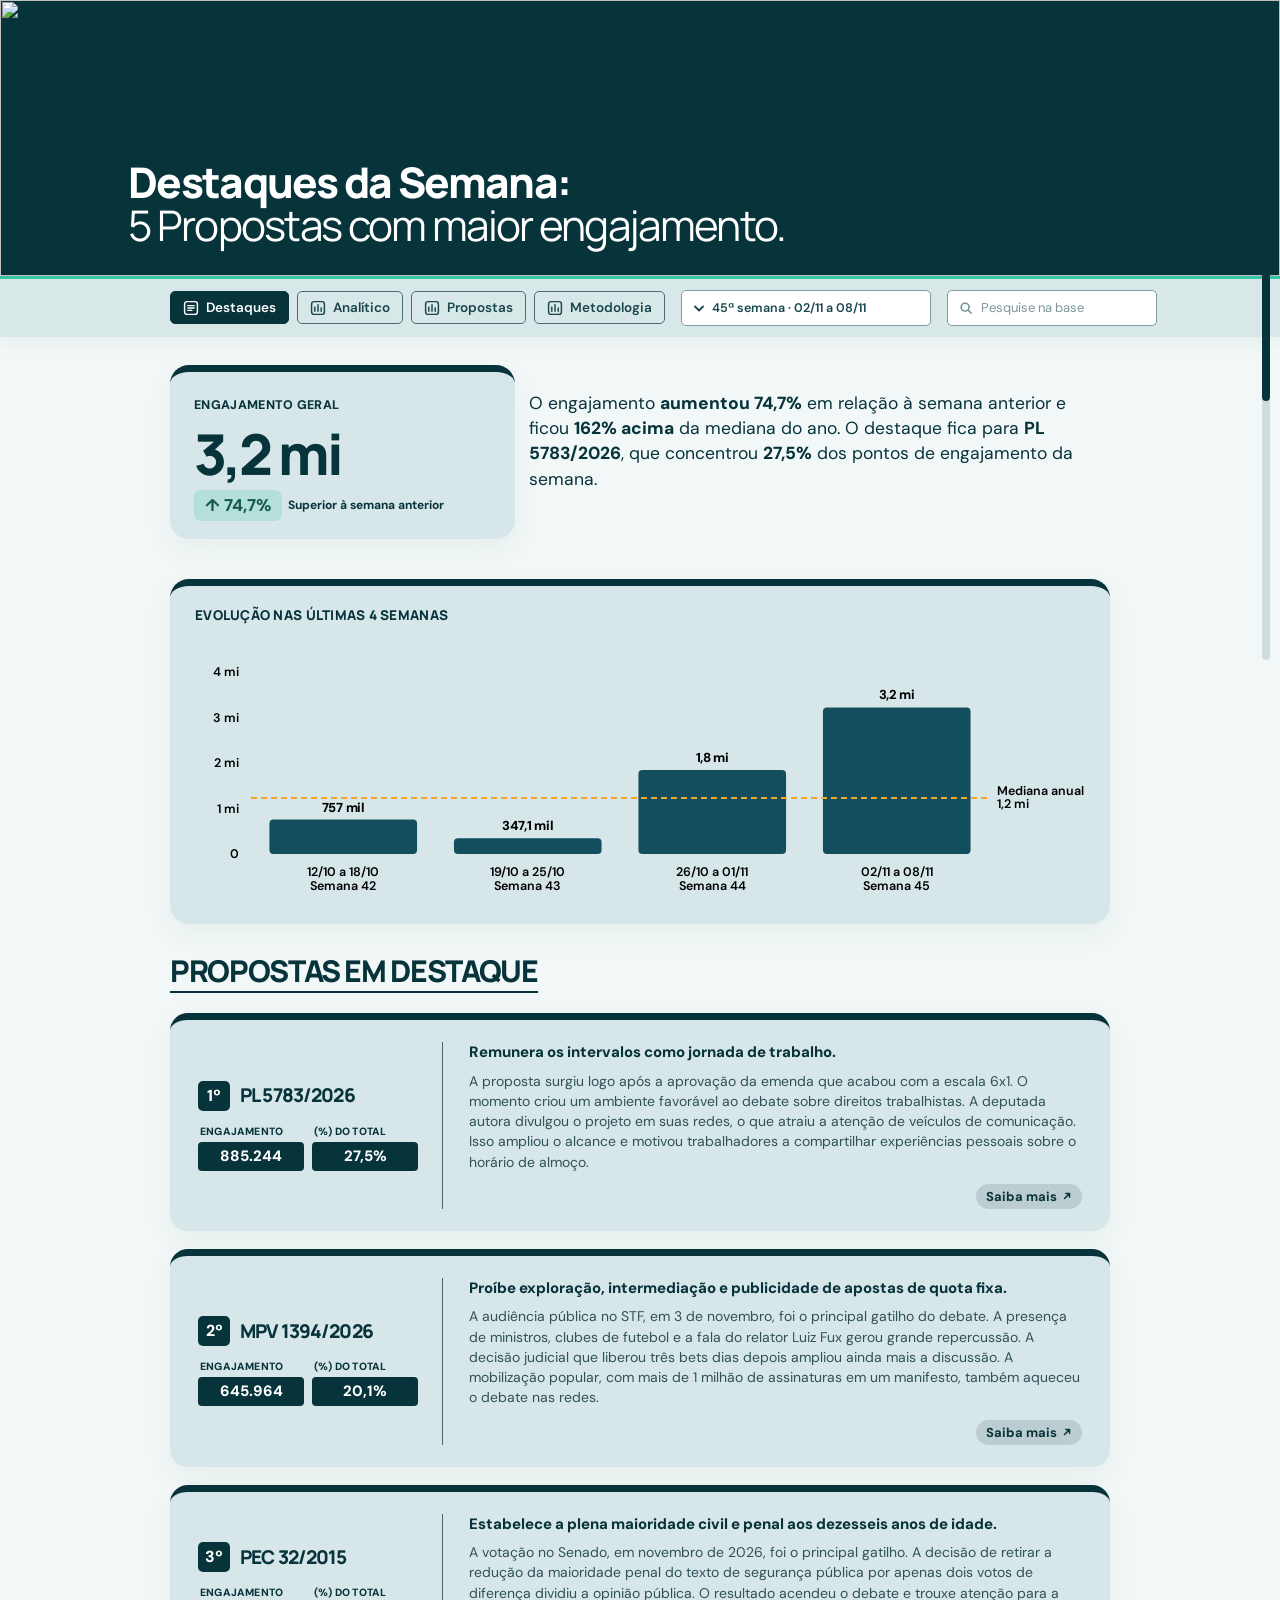
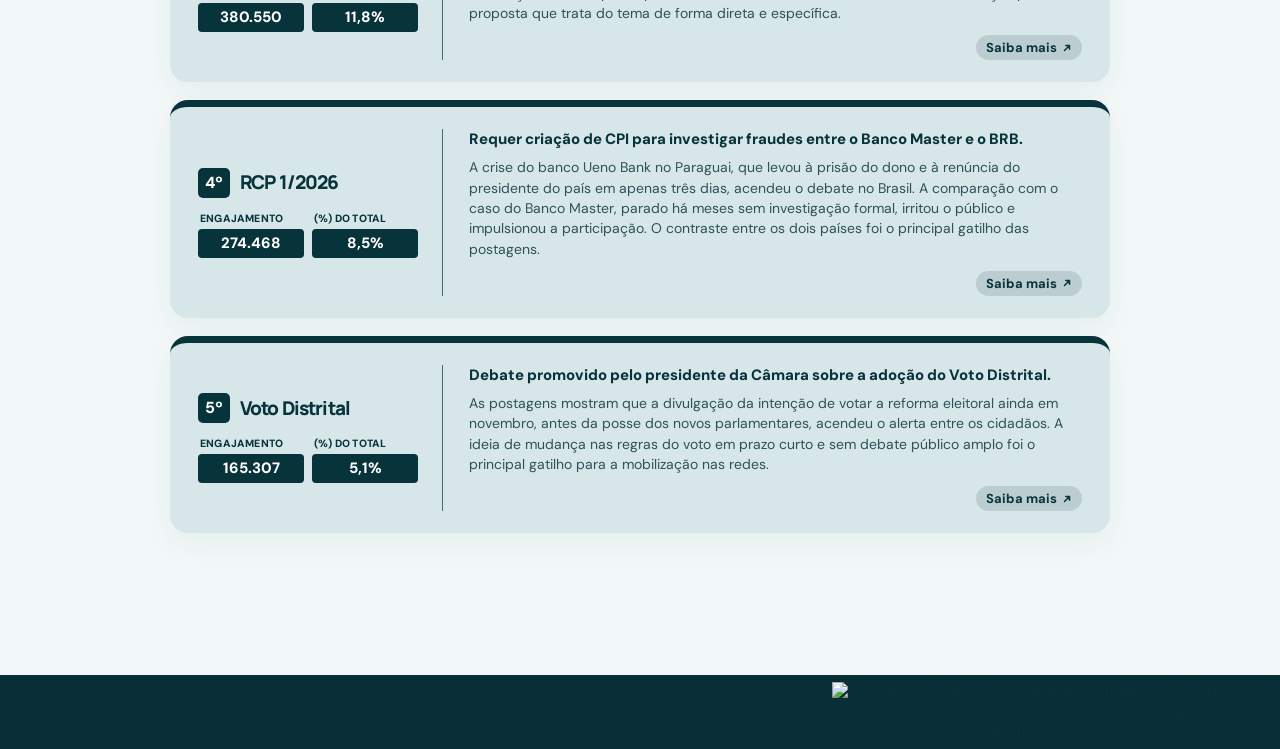
==== docs/index.html @ 08be9394 "feat: Atualização visual" ====
<!doctype html>
<html lang="pt-BR">
<head>
  <meta charset="utf-8">
  <meta name="viewport" content="width=device-width, initial-scale=1">
  <meta name="theme-color" content="#07333a">
  <meta name="description" content="Relatório semanal Câmara nas Redes: repercussão das propostas legislativas nas redes sociais abertas.">
  <title>Câmara nas Redes — Relatório semanal</title>
  
  <link rel="preconnect" href="https://fonts.googleapis.com">
  <link rel="preconnect" href="https://fonts.gstatic.com" crossorigin>
  <link href="https://fonts.googleapis.com/css2?family=DM+Sans:wght@400;500;600;700&family=Manrope:wght@400;500;600;700;800&display=swap" rel="stylesheet">
  
    <link rel="stylesheet" href="assets/css/style.css">

</head>
<body class="page-cover">
  <header class="cover" id="inicio" aria-label="Câmara nas Redes, destaques da semana">
    <img class="cover-art" src="assets/img/capa.svg" alt="" aria-hidden="true">
    <div class="cover-content">
      <h1><strong>Destaques da Semana:</strong><br><span class="cover-sub">5 Propostas com maior engajamento.</span></h1>
    </div>
  </header>

  <nav class="main-nav" aria-label="Navegação do relatório">
    <div class="nav-inner">
      <div class="nav-links">
        <a class="nav-link active" href="#destaques" data-section="destaques">
          <svg class="nav-icon" viewBox="0 0 20 20" aria-hidden="true"><rect x="2" y="2" width="16" height="16" rx="3"/><path d="M6 7h8M6 10h8M6 13h5"/></svg>Destaques
        </a>
        <a class="nav-link" href="#analitico" data-section="analitico">
          <svg class="nav-icon" viewBox="0 0 20 20" aria-hidden="true"><rect x="2" y="2" width="16" height="16" rx="3"/><path d="M6 14V9M10 14V6M14 14v-4"/></svg>Analítico
        </a>
        <a class="nav-link" href="#propostas" data-section="propostas">
          <svg class="nav-icon" viewBox="0 0 20 20" aria-hidden="true"><rect x="2" y="2" width="16" height="16" rx="3"/><path d="M6 14V9M10 14V6M14 14v-4"/></svg>Propostas
        </a>
        <a class="nav-link" href="#metodologia" data-section="metodologia">
          <svg class="nav-icon" viewBox="0 0 20 20" aria-hidden="true"><rect x="2" y="2" width="16" height="16" rx="3"/><path d="M6 14V9M10 14V6M14 14v-4"/></svg>Metodologia
        </a>
      </div>

    <div class="periodo-filtro" id="filtro-semana">
      <button type="button" class="periodo-btn" id="btn-semana-atual" aria-haspopup="listbox" aria-expanded="false" aria-controls="lista-semanas">
        <svg class="periodo-seta" viewBox="0 0 12 12" aria-hidden="true"><path d="M2 4.5 6 8.5 10 4.5"/></svg>
        <span class="periodo-btn-texto">
          <span id="texto-semana-ativa">Selecione a Semana</span>
        </span>
      </button>
      <div class="periodo-painel" id="painel-semana">
        <label class="periodo-busca">
          <svg viewBox="0 0 16 16" aria-hidden="true"><circle cx="7" cy="7" r="4.5"/><path d="m10.5 10.5 3.5 3.5"/></svg>
          <input id="busca-semana" type="search" placeholder="Pesquisar semana ou mês" autocomplete="off" aria-label="Pesquisar semana ou mês" aria-controls="lista-semanas">
        </label>
        <ul class="periodo-lista" id="lista-semanas" role="listbox" aria-label="Semanas monitoradas"></ul>
        <div class="periodo-rodape">
          <span id="contagem-semanas"></span>
          <button type="button" id="limpar-semana">Ir para a mais recente</button>
        </div>
      </div>
    </div>

      <div class="proposta-busca-wrapper" id="proposta-busca-wrapper">
        <label class="proposta-busca-box" for="busca-proposta-global">
          <svg class="proposta-busca-icon" viewBox="0 0 16 16" aria-hidden="true">
            <circle cx="7" cy="7" r="4.5"/>
            <path d="m10.5 10.5 3.5 3.5"/>
          </svg>
          <input id="busca-proposta-global" type="search" placeholder="Pesquise na base" autocomplete="off" aria-label="Pesquise uma proposta ou semana">
          <button type="button" class="proposta-busca-clear" id="limpar-busca-proposta" aria-label="Limpar pesquisa">&times;</button>
        </label>
        <ul class="proposta-sugestoes" id="lista-sugestoes-proposta" role="listbox" aria-label="Sugestões de propostas"></ul>
      </div>
    </div>
  </nav>

  <main>

    <section class="section overview active" id="destaques">
      
      <!-- 1. Cartões de KPI no topo -->
      <div class="hero-row">
        <div class="kpi-grid" id="kpi-grid"></div>
        <p class="week-summary" id="cover-summary" aria-live="polite">Carregando síntese da semana...</p>
      </div>

      <!-- 2. Gráfico de Evolução (Colunas) no meio -->
      <article class="panel trend-panel">
        <div class="panel-heading">
          <h2 class="panel-title-sm">EVOLUÇÃO NAS ÚLTIMAS 4 SEMANAS</h2>
        </div>
        <div id="trend-chart" class="chart chart-trend" aria-label="Gráfico de evolução semanal"></div>
      </article>

      <!-- 3. Propostas em destaque no final -->
      <div class="section-heading-lined">
        <h2>PROPOSTAS EM DESTAQUE</h2>
      </div>
      <div id="highlight-cards" class="proposal-list"></div>
      
    </section>

    <section class="section analytics" id="analitico">
      <div class="section-heading"><div><p class="eyebrow">LEITURA DOS DADOS</p><h2>Analítico</h2></div>
        <label class="annual-toggle" for="toggle-total-anual">
          <span class="annual-toggle-text">Total Anual</span>
          <input type="checkbox" id="toggle-total-anual" role="switch" aria-checked="false">
          <span class="annual-toggle-track" aria-hidden="true"><span class="annual-toggle-thumb"></span></span>
        </label>
      </div>
      <div class="kpi-grid kpi-grid-compact" id="analytic-kpis"></div>
      <div class="analytics-duo">
        <article class="panel"><div class="panel-heading"><div><p class="eyebrow">DISTRIBUIÇÃO</p><h3>Engajamento por canal</h3></div></div><div id="channel-chart" class="chart chart-bars"></div></article>
        <article class="panel"><div class="panel-heading"><div><p class="eyebrow">CONCENTRAÇÃO · TOP 5</p><h3>Engajamento por proposta</h3></div></div><div id="share-chart" class="chart chart-share"></div></article>
      </div>
      <article class="panel topics-panel"><div class="panel-heading"><div><p class="eyebrow">ASSUNTOS EM PAUTA</p><h3>Engajamento por categoria</h3></div><span class="panel-note">Pontos de engajamento</span></div><div id="topic-chart" class="chart chart-bars topic-bars"></div></article>
      <article class="panel annual-panel"><div class="panel-heading"><div><p class="eyebrow">VISÃO DO ANO</p><h3>Evolução anual do engajamento</h3></div><span class="panel-note" id="annual-year"></span></div><div id="annual-chart" class="chart chart-annual" aria-label="Gráfico de linhas da evolução anual do engajamento"></div></article>
      <div class="section-heading-lined heading-rule analytic-cards-head" id="analytic-cards-head"><h2>PROPOSTAS DA SEMANA SELECIONADA</h2><span class="analytic-cards-week" id="analytic-cards-week"></span></div>
      <nav class="analytic-subnav" aria-label="Propostas da semana selecionada"><div id="analytic-cards" class="proposal-tabs"></div></nav>
    </section>

    <section class="section proposals-section" id="propostas">
      <div class="section-heading-lined heading-rule"><h2>PROPOSTAS EM DESTAQUE</h2></div>
      <nav class="proposal-subnav" aria-label="Submenu de propostas"><div id="proposal-tabs" class="proposal-tabs" role="tablist" aria-label="Selecionar uma proposta"></div></nav>
      <div id="proposal-detail" class="proposal-detail"></div>
    </section>

    <section class="section methodology" id="metodologia">
      <div class="section-heading"><div><p class="eyebrow">COMO LER OS RESULTADOS</p><h2>Metodologia</h2></div><p class="section-subtitle">Critérios, indicadores e limites do monitoramento</p></div>
      <div class="method-tabs" role="tablist" aria-label="Seções da metodologia">
        <button class="method-tab active" data-method="gerais">Informações gerais</button><button class="method-tab" data-method="calculos">Cálculos e definições</button><button class="method-tab" data-method="analise">Análise qualitativa</button>
      </div>
      <div id="method-content" class="method-content"></div>
      <aside class="method-caveat"><span class="caveat-icon">i</span><p>Os resultados refletem publicações abertas captadas pela plataforma no período. Eles indicam tendências desse universo monitorado e não representam estatisticamente a opinião da sociedade brasileira.</p></aside>
    </section>
  </main>
  
  <footer class="site-footer" aria-label="Coordenação de Relacionamento, Inteligência e Participação; Diretoria Executiva de Comunicação e Mídias Digitais; 200 anos da Câmara dos Deputados">
    <img class="footer-art" src="assets/img/rodape-camara.png" alt="Coordenação de Relacionamento, Inteligência e Participação · Diretoria Executiva de Comunicação e Mídias Digitais · 200 anos da Câmara dos Deputados">
  </footer>
  <div class="toast" id="toast" role="status" aria-live="polite"></div>

<script src="assets/js/app.js" defer></script>
</body>
</html>
---- docs/assets/css/style.css ----
/* Esconde o 'x' nativo do input type="search" no Chrome/Safari */
.proposta-busca-box input::-webkit-search-cancel-button,
.proposta-busca-box input::-webkit-search-decoration,
.proposta-busca-box input::-webkit-search-clear-button {
  -webkit-appearance: none;
  appearance: none;
  display: none;
}

/* ==========================================================================
   Barra de navegação + Filtro de Proposta + Filtro global de Semana (Power BI)
   ========================================================================== */

.main-nav .nav-inner {
  display: flex;
  align-items: center;
  justify-content: space-between;
  gap: 16px;
  width: min(100%, 1000px);
  max-width: 1000px;
  margin: 0 auto;
  min-height: 58px;
  padding: 8px 30px;
}

.nav-links {
  display: flex;
  align-items: center;
  justify-content: flex-start;
  gap: 10px;
  flex-wrap: nowrap;
}

.nav-links .nav-link {
  flex: none;
}

/* ==========================================================================
   Filtro de Pesquisa Textual ("Selecione a Proposta") na barra de navegação
   ========================================================================== */
.proposta-busca-wrapper {
  position: relative;
  width: min(100%, 245px);
  flex: none;
}

.proposta-busca-box {
  display: flex;
  align-items: center;
  gap: 8px;
  width: 100%;
  height: 36px;
  padding: 0 11px;
  background: #fff;
  border: 1px solid #809ca0;
  border-radius: 5px;
  transition: border-color 0.15s, box-shadow 0.15s;
}

.proposta-busca-box:focus-within {
  border-color: var(--ink);
  box-shadow: 0 0 0 3px rgba(54, 199, 166, 0.25);
}

.proposta-busca-icon {
  flex: none;
  width: 14px;
  height: 14px;
  fill: none;
  stroke: #759096;
  stroke-width: 1.8;
  stroke-linecap: round;
}

.proposta-busca-box input {
  width: 100%;
  min-width: 0;
  border: 0;
  outline: 0;
  background: transparent;
  padding: 6px 0;
  font-size: 13px;
  color: var(--ink);
}

.proposta-busca-box input::placeholder {
  color: #7d969b;
}

.proposta-busca-clear {
  display: none;
  border: 0;
  background: transparent;
  color: #759096;
  font-size: 16px;
  line-height: 1;
  padding: 2px 4px;
  cursor: pointer;
}

.proposta-busca-clear.visivel {
  display: inline-block;
}

.proposta-busca-clear:hover {
  color: var(--ink);
}

.proposta-sugestoes {
  display: none;
  position: absolute;
  top: calc(100% + 6px);
  right: 0;
  width: min(360px, calc(100vw - 32px));
  max-height: 340px;
  overflow-y: auto;
  margin: 0;
  padding: 6px;
  list-style: none;
  background: #fff;
  border: 1px solid var(--line);
  border-radius: 9px;
  box-shadow: 0 14px 34px rgba(7, 51, 58, 0.18);
  z-index: 60;
}

.proposta-busca-wrapper.aberto .proposta-sugestoes {
  display: block;
}

.proposta-sugestao-item {
  display: flex;
  align-items: flex-start;
  justify-content: space-between;
  gap: 10px;
  padding: 10px;
  border-radius: 6px;
  cursor: pointer;
  transition: background 0.12s;
}

.proposta-sugestao-item:hover,
.proposta-sugestao-item.ativo {
  background: #e8f1f2;
}

.proposta-sugestao-info {
  display: flex;
  flex-direction: column;
  gap: 3px;
  min-width: 0;
}

.proposta-sugestao-info b {
  font-size: 12.5px;
  color: var(--ink);
}

.proposta-sugestao-info small {
  font-size: 11px;
  color: #648187;
  display: -webkit-box;
  -webkit-line-clamp: 2;
  -webkit-box-orient: vertical;
  overflow: hidden;
}

.proposta-sugestao-info .week-badge {
  color: #175850;
  background: #bfe5dc;
  padding: 2px 6px;
  border-radius: 4px;
  display: inline-block;
  width: fit-content;
  margin-top: 4px;
  font-weight: 800;
  font-size: 9px;
  text-transform: uppercase;
  letter-spacing: 0.04em;
}

.proposta-sugestao-vazio {
  padding: 14px 8px;
  text-align: center;
  color: #668186;
  font-size: 12px;
}

/* ==========================================================================
   Filtro Global de Semana ("Power BI")
   ========================================================================== */
.top-filter-bar {
  display: flex;
  align-items: center;
  justify-content: flex-start;
  margin: 0 0 22px;
}

.periodo-filtro {
  position: relative;
  width: min(100%, 280px);
}

.periodo-btn {
  width: 100%;
  min-height: 36px;
  display: flex;
  align-items: center;
  justify-content: flex-start;
  gap: 9px;
  padding: 7px 13px;
  background: #fff;
  border: 1px solid #809ca0;
  border-radius: 4px;
  color: var(--ink);
  text-align: left;
  cursor: pointer;
  transition: border-color 0.15s, box-shadow 0.15s;
}

.periodo-btn:hover:not(:disabled) {
  border-color: var(--ink);
}

.periodo-btn:focus-visible {
  outline: 2px solid var(--mint);
  outline-offset: 2px;
}

.periodo-btn:disabled {
  cursor: default;
}

.periodo-filtro.aberto .periodo-btn {
  border-color: var(--ink);
  box-shadow: 0 0 0 3px rgba(54, 199, 166, 0.25);
}

.periodo-seta {
  flex: none;
  width: 13px;
  height: 13px;
  fill: none;
  stroke: #5b787d;
  stroke-width: 1.8;
  stroke-linecap: round;
  stroke-linejoin: round;
  transition: transform 0.18s;
}

.periodo-filtro.aberto .periodo-seta {
  transform: rotate(180deg);
}

.periodo-btn:disabled .periodo-seta {
  display: none;
}

.periodo-btn-texto {
  display: flex;
  flex-direction: column;
  min-width: 0;
  flex: 1;
}

#texto-semana-ativa {
  font-size: 13px;
  font-weight: 500;
  color: #4c6a6f;
  white-space: nowrap;
  overflow: hidden;
  text-overflow: ellipsis;
}

.periodo-painel {
  display: none;
  position: absolute;
  top: calc(100% + 6px);
  left: 0;
  width: min(380px, calc(100vw - 32px));
  background: #fff;
  border: 1px solid var(--line);
  border-radius: 10px;
  box-shadow: 0 14px 36px rgba(7, 51, 58, 0.18);
  z-index: 50;
  overflow: hidden;
}

.periodo-filtro.aberto .periodo-painel {
  display: block;
}

.periodo-busca {
  display: flex;
  align-items: center;
  gap: 8px;
  margin: 10px 10px 6px;
  padding: 0 10px;
  border: 1px solid var(--line);
  border-radius: 6px;
  background: var(--paper);
}

.periodo-busca[hidden] {
  display: none;
}

.periodo-busca:focus-within {
  border-color: var(--ink);
}

.periodo-busca svg {
  flex: none;
  width: 14px;
  height: 14px;
  fill: none;
  stroke: #759096;
  stroke-width: 1.8;
  stroke-linecap: round;
}

.periodo-busca input {
  width: 100%;
  min-width: 0;
  border: 0;
  outline: 0;
  background: transparent;
  padding: 8px 0;
  font-size: 12px;
}

.periodo-lista {
  position: relative;
  max-height: 264px;
  overflow-y: auto;
  margin: 0;
  padding: 4px 6px;
  list-style: none;
  outline: 0;
  overscroll-behavior: contain;
}

.periodo-item {
  display: flex;
  align-items: center;
  gap: 10px;
  padding: 8px;
  border-radius: 6px;
  cursor: pointer;
}

.periodo-item.ativo {
  background: #e8f1f2;
}

.periodo-item.selecionado {
  background: var(--pale);
}

.periodo-check {
  position: relative;
  flex: none;
  width: 16px;
  height: 16px;
  border: 1.5px solid #7f9ca0;
  border-radius: 3px;
  background: #fff;
}

.periodo-item.selecionado .periodo-check {
  background: var(--ink);
  border-color: var(--ink);
}

.periodo-item.selecionado .periodo-check:after {
  content: "";
  position: absolute;
  left: 4.5px;
  top: 1.5px;
  width: 4px;
  height: 8px;
  border: solid #fff;
  border-width: 0 2px 2px 0;
  transform: rotate(45deg);
}

.periodo-item-texto {
  display: flex;
  flex: 1;
  flex-direction: column;
  gap: 1px;
  min-width: 0;
}

.periodo-item-texto b {
  font-size: 12.5px;
  font-weight: 700;
  color: var(--ink);
}

.periodo-item-texto small {
  font-size: 11px;
  color: #6b878c;
  white-space: nowrap;
  overflow: hidden;
  text-overflow: ellipsis;
}

.periodo-tag {
  flex: none;
  padding: 2px 7px;
  border-radius: 9px;
  background: #bfe5dc;
  color: #175850;
  font-size: 9px;
  font-weight: 800;
  letter-spacing: 0.04em;
}

.periodo-vazio {
  padding: 18px 8px;
  text-align: center;
  color: #668186;
  font-size: 12px;
}

.periodo-rodape {
  display: flex;
  align-items: center;
  justify-content: space-between;
  gap: 10px;
  padding: 8px 12px;
  border-top: 1px solid #dfe9ea;
  background: var(--paper);
  font-size: 11px;
  color: #6b878c;
}

.periodo-rodape button {
  border: 0;
  background: none;
  padding: 4px 0;
  color: var(--ink-2);
  font: inherit;
  font-weight: 700;
  text-decoration: underline;
  cursor: pointer;
}

.periodo-rodape button:disabled {
  opacity: 0.4;
  cursor: default;
  text-decoration: none;
}

.periodo-lista::-webkit-scrollbar {
  width: 6px;
}
.periodo-lista::-webkit-scrollbar-track {
  background: #f1f8f8;
  border-radius: 4px;
}
.periodo-lista::-webkit-scrollbar-thumb {
  background: #a4bfc3;
  border-radius: 4px;
}
.periodo-lista::-webkit-scrollbar-thumb:hover {
  background: var(--ink);
}

/* ==========================================================================
   Cartões de "Propostas em Destaque"
   ========================================================================== */
.section-heading-lined {
  margin: 0 0 20px;
}

.section-heading-lined h2 {
  display: inline-block;
  font-size: 20px;
  font-weight: 800;
  letter-spacing: -0.02em;
  text-transform: uppercase;
  padding-bottom: 4px;
  border-bottom: 2px solid var(--ink);
}

.proposal-list {
  display: flex;
  flex-direction: column;
  gap: 18px;
  margin-bottom: 38px;
}

.proposal-card {
  position: relative;
  display: grid;
  grid-template-columns: 245px 1fr;
  align-items: stretch;
  padding: 22px 28px;
  border-radius: 18px;
  background: var(--pale);
  border-top: 7px solid var(--ink);
  box-shadow: var(--shadow);
  transition: transform 0.18s, box-shadow 0.18s;
  cursor: pointer;
}

.proposal-card:hover {
  transform: translateY(-2px);
  box-shadow: 0 14px 30px rgba(7, 51, 58, 0.11);
}

.proposal-card-left {
  display: flex;
  flex-direction: column;
  justify-content: center;
  padding-right: 24px;
  border-right: 1.5px solid #48696f;
}

.proposal-title-row {
  display: flex;
  align-items: center;
  gap: 10px;
  margin-bottom: 14px;
}

.rank-badge {
  display: inline-flex;
  align-items: center;
  justify-content: center;
  min-width: 32px;
  height: 30px;
  padding: 0 6px;
  background: var(--ink);
  border-radius: 5px;
  color: #fff;
  font-size: 16px;
  font-weight: 800;
  line-height: 1;
}

.proposal-card h3 {
  font-size: 22px;
  font-weight: 800;
  letter-spacing: -0.04em;
  white-space: nowrap;
  margin: 0;
}

.card-metrics {
  display: grid;
  grid-template-columns: 1fr 1fr;
  gap: 8px;
}

.metric-mini label {
  display: block;
  margin: 0 0 4px 2px;
  font-size: 8.5px;
  font-weight: 800;
  letter-spacing: 0.02em;
  color: var(--ink);
}

.metric-mini b {
  display: flex;
  align-items: center;
  justify-content: center;
  border-radius: 4px;
  background: var(--ink);
  color: #fff;
  padding: 7px 8px;
  font-size: 14px;
  font-weight: 800;
  line-height: 1;
}

.proposal-card-right {
  display: flex;
  flex-direction: column;
  justify-content: center;
  padding-left: 26px;
  min-width: 0;
}

.proposal-summary {
  font-size: 13.5px;
  line-height: 1.35;
  font-weight: 800;
  color: var(--ink);
  margin: 0 0 8px;
}

.proposal-card .card-copy {
  margin: 0;
  font-size: 12.5px;
  line-height: 1.45;
  color: #2f5258;
  text-align: left;
}

/* ==========================================================================
   Ajuste do Gráfico na aba Analítico
   ========================================================================== */
.chart-bars {
  min-height: 235px;
  padding-top: 8px;
  width: 100%;
}

.chart-bars svg {
  width: 100%;
  height: auto;
  display: block;
  margin: 0 auto;
}

.trend-point { 
  outline: none !important; 
  cursor: default;
}
.trend-point .bar-trend { 
  cursor: pointer; 
  transition: opacity 0.2s ease, fill 0.2s ease;
}
.trend-point:hover .bar-trend,
.trend-point.selected .bar-trend {
  opacity: 0.85;
}
.trend-point:focus { outline: none !important; }
.trend-point:focus-visible .bar-trend { outline: 2px solid #134e5e; }

/* ==========================================================================
   Rodapé - Imagem Diminuída
   ========================================================================== */
.site-footer {
  display: flex;
  justify-content: flex-end;
  align-items: center;
  width: 100%;
  min-height: 4.3vw;
  margin: 0;
  padding: 12px 0;
  background: #092e36;
}

.footer-art {
  display: block;
  width: min(35vw, 600px);
  max-width: 100%;
  height: auto;
  margin-left: auto;
  object-fit: contain;
}

/* Oculta barras de rolagem nativas não essenciais mas preserva a funcionalidade */
::-webkit-scrollbar {
  display: none;
}

/* Responsividade geral */
@media (max-width: 850px) {
  .main-nav .nav-inner {
    flex-direction: column;
    align-items: stretch;
    gap: 10px;
    padding: 10px 16px;
  }

  .nav-links {
    overflow-x: auto;
    scrollbar-width: none;
    padding-bottom: 2px;
  }

  .nav-links::-webkit-scrollbar {
    display: none;
  }

  .proposta-busca-wrapper {
    width: 100%;
  }

  .proposta-sugestoes {
    left: 0;
    right: 0;
    width: auto;
  }

  .proposal-card {
    grid-template-columns: 1fr;
    gap: 16px;
    padding: 20px;
  }

  .proposal-card-left {
    padding-right: 0;
    padding-bottom: 14px;
    border-right: 0;
    border-bottom: 1px solid #769399;
  }

  .proposal-card-right {
    padding-left: 0;
  }
  
  /* Ajuste da Capa (Header) para Mobile / Evitar sobreposição */
  .cover {
    aspect-ratio: auto !important;
    min-height: 420px;
    display: flex;
    flex-direction: column;
    justify-content: center;
  }
  .cover-content {
    position: relative;
    inset: auto;
    display: flex;
    flex-direction: column;
    justify-content: center;
    padding: 40px 30px;
    gap: 16px;
    height: 100%;
  }
  .cover-content h1, 
  .cover-divider, 
  .cover-summary, 
  .cover-meta {
    position: relative;
    inset: auto;
    width: 100%;
    max-width: 100%;
    transform: none;
    margin: 0;
  }
  .cover-meta {
    align-self: flex-start;
    margin-top: 10px;
  }
}

@media (max-width: 570px) {
  /* Correção Header para celular pequeno */
  .cover {
    min-height: 380px;
  }
  .cover-content {
    padding: 30px 20px;
  }
  .cover-content h1 {
    font-size: 26px !important;
  }
  .cover-summary {
    font-size: 14px !important;
  }
  .cover-meta {
    margin-top: 20px;
  }
}

/* ===== Layout/componentes base ===== */
:root{--ink:#07333a;--ink-2:#18464d;--mint:#36c7a6;--pale:#d7e6e8;--paper:#f2f8f8;--white:#fff;--muted:#718b90;--line:#b7cdd0;--red:#c3423b;--radius:21px;--shadow:0 10px 28px rgba(7,51,58,.055)}
*{box-sizing:border-box}html{scroll-behavior:smooth;scroll-padding-top:88px; -ms-overflow-style: none; scrollbar-width: none;}body{margin:0;background:var(--paper);color:var(--ink);font-family:"DM Sans",Arial,sans-serif;font-size:15px}button,select,input{font:inherit;color:inherit}button,a{-webkit-tap-highlight-color:transparent}a{color:inherit}

.cover{position:relative;background:#07333a;line-height:0;overflow:hidden;aspect-ratio:1440/568}
.cover>img.cover-art{position:absolute;inset:0;width:100%;height:100%;object-fit:cover;object-position:center}
.cover-content{position:absolute;inset:0;color:#fff}
.cover-content h1{position:absolute;left:10%;top:36%;width:80%;margin:0;color:#fff;font-family:Manrope,"DM Sans",sans-serif;font-size:clamp(30px,3.8vw,64px);font-weight:700;letter-spacing:-.04em;line-height:1.05}
.cover-divider{position:absolute;left:10%;top:57%;width:75%;max-width:860px;height:1px;background:rgba(255,255,255,.3)}
.cover-summary{position:absolute;left:10%;top:62%;width:70%;max-width:800px;margin:0;color:#ffffff;font-size:clamp(15px,1.35vw,18px);font-weight:700;line-height:1.5}
.cover-meta{position:absolute;right:clamp(22px,8vw,120px);bottom:30px;display:flex;gap:8px;align-items:center;line-height:1;font-size:12px;color:#fff;background:rgba(7,51,58,.75);padding:10px 13px;border:1px solid rgba(255,255,255,.15);border-radius:8px;backdrop-filter:blur(10px)}.cover-meta span+span:before{content:"·";margin-right:8px;color:var(--mint)}

.main-nav{position:sticky;top:0;z-index:10;background:rgba(215,230,232,.96);border-top:3px solid var(--mint);box-shadow:0 5px 18px rgba(7,51,58,.06);backdrop-filter:blur(14px)}.nav-link{display:inline-flex;align-items:center;justify-content:center;gap:7px;padding:7px 12px;color:var(--ink-2);border:1px solid #4a6c71;border-radius:5px;text-decoration:none;font-size:13.5px;font-weight:600;white-space:nowrap;background:transparent;transition:background .18s,color .18s,border .18s,transform .18s;cursor:pointer}.nav-link:hover{transform:translateY(-1px);border-color:var(--ink)}.nav-link.active{background:var(--ink);border-color:var(--ink);color:#fff}.nav-icon{width:16px;height:16px;flex:none;fill:none;stroke:currentColor;stroke-width:1.8;stroke-linecap:round;stroke-linejoin:round}
main{width:min(100%,1000px);max-width:1000px;margin:0 auto;padding:28px 30px 64px}.section{scroll-margin-top:82px;display:none}.section.active{display:block}.overview{padding:0 0 40px}.eyebrow{margin:0 0 8px;color:#66858a;font-size:10px;font-weight:800;letter-spacing:.13em}.section h1,.section h2,.section h3{font-family:Manrope,"DM Sans",sans-serif;letter-spacing:-.045em;margin:0;font-weight:800}.section h1{font-size:clamp(26px,3vw,38px);max-width:670px;line-height:1.1}.section h2{font-size:clamp(22px,2.4vw,30px);line-height:1.12}.section h3{font-size:19px;line-height:1.2}
.kpi-grid{display:grid;grid-template-columns:repeat(3,minmax(0,1fr));gap:20px;margin:0 0 26px}.kpi-card{position:relative;min-height:158px;padding:22px 24px 18px;background:var(--pale);border-radius:19px;border-top:7px solid var(--ink);box-shadow:var(--shadow);overflow:hidden}.kpi-label{font-size:11px;font-weight:800;letter-spacing:.025em;color:var(--ink);text-transform:uppercase}.kpi-value{display:block;margin:12px 0 8px;font-family:Manrope,sans-serif;font-size:clamp(28px,3.2vw,42px);line-height:1;font-weight:800;letter-spacing:-.055em;white-space:nowrap}.kpi-foot{display:flex;align-items:center;gap:6px;font-size:11.5px;line-height:1.2;color:var(--ink);font-weight:700}.kpi-change{display:inline-block;padding:4px 7px;border-radius:5px;background:rgba(195,66,59,.14);color:var(--red);font-weight:800;white-space:nowrap}.kpi-change.up{background:rgba(54,199,166,.22);color:#175850}
.panel{background:var(--pale);border-radius:19px;border-top:7px solid var(--ink);padding:22px 25px 24px;box-shadow:var(--shadow);min-width:0}

/* Ajuste no Painel do Gráfico */
.trend-panel{margin-top:0;margin-bottom:72px;min-height:325px;background:var(--pale)}

.panel-heading{display:flex;align-items:center;justify-content:space-between;gap:20px;margin-bottom:17px}.panel-title-sm{font-family:"DM Sans",sans-serif;font-size:12px!important;font-weight:800!important;letter-spacing:.02em!important;text-transform:uppercase;color:var(--ink)}.panel-note{color:#6e898e;font-size:11px;font-weight:600;white-space:nowrap}
.chart{width:100%;min-height:180px;position:relative}.chart svg{display:block;width:100%;height:auto;overflow:visible}.chart text{font-family:"DM Sans",Arial,sans-serif;fill:#668186}.chart .axis-label{font-size:11px}.chart .value-label{fill:var(--ink);font-size:12px;font-weight:800}
.section-heading{display:flex;align-items:end;justify-content:space-between;gap:20px;margin:26px 0 19px}.section-heading>div .eyebrow{margin-bottom:6px}
.analytics{padding:10px 0 60px}.section-subtitle{margin:0;color:#769095;font-size:12px}.kpi-grid-compact{grid-template-columns:repeat(4,minmax(0,1fr));margin:19px 0 20px}.kpi-grid-compact .kpi-card{min-height:124px;padding:17px 19px 15px;border-radius:15px;border-top-width:6px}.kpi-grid-compact .kpi-value{font-size:31px;margin:10px 0 4px}.kpi-grid-compact .kpi-foot{font-size:11px}.analytics-grid{display:grid;grid-template-columns:1fr 1fr;gap:18px}.analytics-grid .panel{min-height:345px}.chart-share{min-height:235px;padding-top:12px}.topics-panel{margin-top:18px}
.proposals-section{padding:10px 0 60px}.proposal-tabs{display:flex;gap:7px;overflow-x:auto;padding:2px 0 7px;scrollbar-width:thin}.proposal-tab{flex:none;border:1px solid #9ab1b5;border-radius:7px;background:transparent;color:#456970;padding:8px 11px;font-size:12px;font-weight:700;cursor:pointer;transition:.15s}.proposal-tab:hover,.proposal-tab.active{background:var(--ink);border-color:var(--ink);color:white}.proposal-detail{background:var(--pale);border-radius:19px;border-top:7px solid var(--ink);padding:24px;box-shadow:var(--shadow)}.detail-heading{display:flex;justify-content:space-between;align-items:start;gap:20px}.detail-rank{font-size:12px;color:#648187;font-weight:700}.detail-heading h3{font-size:clamp(23px,3vw,32px);margin:3px 0 7px}.detail-description{max-width:780px;margin:0;color:#54747a;font-size:13px;line-height:1.5}.status-pill{display:inline-block;border:1px solid #8da9ad;border-radius:20px;padding:7px 10px;color:#46676c;font-size:10px;font-weight:700;white-space:nowrap}.detail-kpis{display:grid;grid-template-columns:repeat(4,1fr);gap:10px;margin:21px 0}.detail-kpi{padding:12px;background:rgba(255,255,255,.43);border-radius:8px}.detail-kpi small{display:block;color:#718b90;font-size:9px;font-weight:800;text-transform:uppercase;letter-spacing:.06em}.detail-kpi b{display:block;margin-top:5px;font-family:Manrope,sans-serif;font-size:19px;letter-spacing:-.04em}.detail-kpi span{display:block;margin-top:3px;color:#a54c45;font-size:10px;font-weight:700}.detail-kpi span.up{color:#227b61}.detail-grid{display:grid;grid-template-columns:1.15fr .85fr;gap:16px}.detail-panel{padding:18px;background:rgba(255,255,255,.38);border-radius:12px;min-width:0}.detail-panel h4{margin:0 0 14px;font-size:13px;font-weight:800}.detail-subtitle{margin:-8px 0 14px;font-size:10px;color:#718a8f}.channel-list,.argument-list{display:flex;flex-direction:column;gap:11px}.channel-row-top,.argument-top{display:flex;justify-content:space-between;gap:12px;font-size:11px}.channel-name,.argument-name{font-weight:700}.channel-value,.argument-value{font-weight:800;white-space:nowrap}.progress-track{height:7px;margin-top:5px;overflow:hidden;background:rgba(7,51,58,.1);border-radius:5px}.progress-fill{height:100%;border-radius:5px;background:var(--ink)}.argument-item{padding:11px 12px;background:rgba(255,255,255,.44);border-radius:8px;cursor:pointer;transition:background .15s}.argument-item:hover,.argument-item.open{background:rgba(255,255,255,.8)}.argument-description{display:none;margin:8px 0 0;color:#5a777c;font-size:11px;line-height:1.5}.argument-item.open .argument-description{display:block}.detail-story{margin-top:16px;display:grid;grid-template-columns:1fr 1fr;gap:16px}.detail-story .detail-panel{font-size:12px;line-height:1.6;color:#55747a}.detail-story h4{color:var(--ink)}.empty-state{padding:34px;text-align:center;color:#668186}
.methodology{padding:10px 0 20px}.method-tabs{display:flex;gap:8px;border-bottom:1px solid var(--line);margin:21px 0 0;overflow-x:auto;scrollbar-width:none;-ms-overflow-style:none;}.method-tab{position:relative;white-space:nowrap;padding:11px 14px 12px;background:none;border:0;color:#6b878c;font-size:12px;font-weight:700;cursor:pointer}.method-tab.active{color:var(--ink)}.method-tab.active:after{content:"";position:absolute;bottom:-1px;left:12px;right:12px;height:3px;background:var(--mint);border-radius:3px 3px 0 0}.method-content{display:grid;grid-template-columns:1fr 1fr;gap:14px;padding-top:18px}.method-card{padding:19px 21px;background:var(--pale);border-radius:13px}.method-card h3{margin:0 0 8px;font-size:15px;letter-spacing:-.02em}.method-card p,.method-card li{color:#527177;font-size:12px;line-height:1.62}.method-card p{margin:0}.method-caveat{display:flex;gap:12px;align-items:start;margin-top:16px;padding:17px 20px;background:#e5efef;border-left:4px solid var(--mint);border-radius:8px}.caveat-icon{display:flex;flex:none;width:20px;height:20px;align-items:center;justify-content:center;background:var(--ink);border-radius:50%;color:white;font-size:12px;font-weight:800}.method-caveat p{margin:0;color:#527177;font-size:11px;line-height:1.55}
.proposal-subnav{position:sticky;top:var(--nav-h,60px);z-index:8;margin:18px 0 18px;padding:13px 16px 0;background:rgba(242,248,248,.97);border:1px solid #d5e3e4;border-radius:12px;box-shadow:0 8px 24px rgba(7,51,58,.06);backdrop-filter:blur(12px)}.proposal-subnav-heading{display:flex;align-items:center;justify-content:space-between}.proposal-subnav-heading .eyebrow{margin:0}.proposal-subnav .proposal-tabs{gap:2px;padding:7px 0 0}.proposal-subnav .proposal-tab{display:inline-flex;align-items:center;gap:8px;border:0;border-bottom:3px solid transparent;border-radius:0;background:transparent;color:#55767b;padding:12px 13px;font-size:12px}.proposal-subnav .proposal-tab:hover{background:rgba(215,230,232,.55);color:var(--ink)}.proposal-subnav .proposal-tab.active{border-bottom-color:var(--mint);background:transparent;color:var(--ink)}.proposal-tab-rank{display:grid;place-items:center;width:23px;height:23px;border-radius:5px;background:#c4d9dc;color:#476a70;font-size:10px;font-weight:800}.proposal-tab.active .proposal-tab-rank{background:var(--ink);color:#fff}
.site-footer{display:flex;justify-content:flex-end;align-items:center;width:100%;min-height:4.3vw;margin:0;padding:7px 0;background:#092e36}
.footer-art{display:block;width:min(35vw,600px);max-width:100%;height:auto;margin-left:auto;object-fit:contain}
.toast{position:fixed;z-index:30;left:50%;bottom:24px;transform:translate(-50%,18px);opacity:0;padding:12px 16px;border-radius:8px;background:var(--ink);color:#fff;font-size:12px;font-weight:700;box-shadow:0 10px 30px #06262a33;transition:.2s;pointer-events:none}.toast.show{transform:translate(-50%,0);opacity:1}

/* ==========================================================================
   Gráfico de Colunas (Evolução 4 Semanas)
   ========================================================================== */
.chart .gridline{stroke:#b5c9cc;stroke-width:1;stroke-dasharray:3 4}
.chart-trend .median { stroke: #F5A623; stroke-width: 2; stroke-dasharray: 6 4; }
.chart-trend .median-label { fill: #000; font-weight: 800; font-size: 11.5px; paint-order: stroke; stroke: var(--pale); stroke-width: 4px; stroke-linecap: round; stroke-linejoin: round; }

/* Textos em preto para máximo contraste */
.chart-trend .value-label { fill: #000; font-weight: 800; font-size: 13.5px; letter-spacing: -0.02em; }
.chart-trend .axis-label { fill: #000; font-size: 11px; font-weight: 600; }

/* Botões do gráfico */
.trend-controls {
  display: flex;
  justify-content: space-between;
  align-items: center;
  gap: 12px;
  margin: 12px 3px 0;
}
.trend-hint {
  color: #789195;
  font-size: 11px;
}
.median-toggle {
  display: inline-flex;
  align-items: center;
  gap: 10px;
  border: 1px solid #d5e3e4;
  background: #fff;
  padding: 6px 14px;
  border-radius: 20px;
  color: var(--ink);
  font-size: 11px;
  font-weight: 800;
  cursor: pointer;
  box-shadow: 0 3px 8px rgba(7,51,58,0.05);
  transition: all 0.2s ease;
}
.median-toggle:hover {
  border-color: #F5A623;
  box-shadow: 0 4px 12px rgba(245,166,35,0.15);
}
.median-toggle-state {
  padding: 4px 8px;
  border-radius: 12px;
  background: #F5A623;
  color: #fff;
  font-size: 9px;
  text-transform: uppercase;
  letter-spacing: 0.05em;
  transition: background 0.2s, color 0.2s;
}
.median-toggle[aria-pressed="false"] .median-toggle-state {
  background: #e0e8e9;
  color: #759096;
}
.legend-line {
  display: inline-block;
  width: 20px;
  border-top: 2px dashed #F5A623;
}
.median-toggle[aria-pressed="false"] .legend-line {
  opacity: 0.35;
}

/* Cabeçalho KPI Executivo do Gráfico */
.trend-detail {
    display: flex;
    flex-wrap: wrap;
    align-items: center;
    justify-content: space-between;
    gap: 15px;
    padding: 18px 24px;
    margin-bottom: 24px;
    background: #fff;
    border: 1px solid #d5e3e4;
    border-radius: 12px;
    box-shadow: 0 4px 12px rgba(7,51,58,0.04);
}
.trend-detail-left { display: flex; align-items: center; gap: 24px; }
.trend-detail-period { display: flex; flex-direction: column; gap: 4px; color: #728b90; font-size: 11px; border-right: 1px solid #e0e8e9; padding-right: 24px; }
.trend-detail-index { color: var(--ink); font-size: 10px; font-weight: 800; letter-spacing: 0.05em; text-transform: uppercase; }
.trend-detail-value { display: flex; align-items: baseline; gap: 6px; }
.trend-detail-value strong { font-family: Manrope, sans-serif; font-size: 28px; color: var(--ink); letter-spacing: -0.04em; line-height: 1.1; font-weight: 800;}
.trend-detail-value span { color: #66858a; font-size: 10px; font-weight: 700; text-transform: uppercase; letter-spacing: 0.03em; }
.trend-detail-comparison { display: flex; flex-direction: column; gap: 5px; }
.comparison-change { display: inline-flex; align-items: center; padding: 4px 8px; border-radius: 6px; font-size: 11px; font-weight: 800; }
.comparison-change.up { background: rgba(54,199,166,0.15); color: #12665a; }
.comparison-change.down { background: rgba(195,66,59,0.12); color: var(--red); }
.comparison-median { color: #759096; font-size: 11px; font-weight: 600; }
.trend-steps{display:flex;align-items:center;gap:7px;color:#758e92;font-size:10px; font-weight: 700;}
.trend-steps button{width:28px;height:28px;border:1px solid #a9bfc2;border-radius:6px;background:transparent;color:var(--ink);font-size:15px;line-height:1;cursor:pointer; display:flex; align-items:center; justify-content:center;}
.trend-steps button:hover:not(:disabled){background:var(--ink);color:#fff; border-color:var(--ink)}
.trend-steps button:disabled{opacity:.35;cursor:default}
/* ==========================================================================
   Ajustes mobile  
   ========================================================================== */
.proposal-card .proposal-status { margin: 20px 0 0; }
.proposal-card .proposal-status strong { font-weight: 800; color: var(--ink); }

@media (max-width: 850px) {
  html, body { overflow-x: hidden; }
  main { padding: 20px 16px 48px; }

  /* Capa: texto e selo da edição em fluxo normal (sem sobreposição) */
  .cover { display: flex; flex-direction: column; aspect-ratio: auto !important; min-height: 0; line-height: normal; }
  .cover > img.cover-art { object-position: left center; }
  .cover-content { position: relative; inset: auto; display: flex; flex-direction: column; gap: 14px; padding: 118px 20px 12px; }
  .cover-content h1,
  .cover-divider,
  .cover-summary { position: static; left: auto; top: auto; width: 100%; max-width: 100%; margin: 0; }
  .cover-content h1 { font-size: clamp(26px, 7.5vw, 34px); }
  .cover-summary { font-size: 14.5px; line-height: 1.5; }
  .cover-meta { position: relative; right: auto; bottom: auto; align-self: flex-start; flex-wrap: wrap; margin: 4px 20px 24px; max-width: calc(100% - 40px); }

  /* Grades: uma coluna / duas colunas, nada estoura a tela */
  .kpi-grid { grid-template-columns: 1fr; gap: 14px; }
  .kpi-card { min-height: 0; padding: 18px 20px 16px; }
  .kpi-grid-compact { grid-template-columns: 1fr 1fr; gap: 12px; }
  .kpi-grid-compact .kpi-card { min-height: 0; padding: 14px 14px 12px; }
  .kpi-grid-compact .kpi-value { font-size: 24px; }
  .analytics-grid,
  .method-content,
  .detail-grid,
  .detail-story { grid-template-columns: 1fr; }
  .analytics-grid .panel { min-height: 0; }
  .detail-kpis { grid-template-columns: 1fr 1fr; }
  .detail-heading { flex-direction: column; gap: 10px; }
  .section-heading { flex-direction: column; align-items: flex-start; gap: 6px; }
  .panel { padding: 18px 16px 20px; }
  .proposal-detail { padding: 18px 14px; }

  /* Gráfico de evolução + detalhe da semana */
  .trend-panel { margin-bottom: 40px; }
  .panel-heading { flex-wrap: wrap; gap: 8px; }
  .trend-detail { flex-direction: column; align-items: flex-start; padding: 16px; }
  .trend-detail-left { flex-direction: column; align-items: flex-start; gap: 10px; }
  .trend-detail-period { border-right: 0; padding-right: 0; }
  .trend-controls { flex-wrap: wrap; }

  /* Menu fixo mais compacto */
  .proposal-subnav { padding: 10px 12px 0; }
}
/* ==========================================================================
   Aba "Propostas" — layout do wireframe
   ========================================================================== */
.heading-rule { margin: 0 0 20px; border-bottom: 1px solid var(--line); }
.heading-rule h2,
.heading-rule .proposal-title {
  display: inline-block;
  margin-bottom: -1px;
  padding-bottom: 4px;
  border-bottom: 2px solid var(--ink);
}
.proposal-title-block { margin-top: 6px; margin-bottom: 8px; }
.proposal-title {
  font-size: 22px !important;
  font-weight: 800;
  letter-spacing: -0.04em;
  text-transform: uppercase;
}
.proposal-title-desc { margin: 0 0 16px; color: #3f6066; font-size: 12.5px; line-height: 1.5; font-weight: 700; }

/* Barra de abas: faixa cinza, abas centralizadas, selo escuro e traço verde na ativa */
.proposals-section .proposal-subnav {
  margin: 0 0 30px;
  padding: 0 12px;
  background: #e3ecee;
  border: 0;
  border-radius: 8px;
  box-shadow: none;
}
.proposals-section .proposal-subnav .proposal-tabs { padding: 0; gap: 4px; }
.proposals-section .proposal-subnav .proposal-tab { padding: 14px 16px 11px; color: var(--ink); font-size: 13.5px; font-weight: 500; }
.proposals-section .proposal-subnav .proposal-tab.active { font-weight: 600; }
.proposals-section .proposal-tab-rank { width: 18px; height: 18px; border-radius: 3px; background: var(--ink); color: #fff; font-size: 9.5px; }
@media (min-width: 851px) {
  .proposals-section .proposal-subnav .proposal-tabs { justify-content: center; }
}

/* O detalhe agora é uma pilha de painéis independentes (sem caixa externa) */
.proposals-section .proposal-detail { padding: 0; background: none; border: 0; border-radius: 0; box-shadow: none; }
.proposals-section .kpi-grid-compact { margin: 18px 0 26px; }
.proposals-section .kpi-grid-compact .kpi-foot { align-items: center; gap: 8px; line-height: 1.15; }
.proposals-section .kpi-grid-compact .kpi-foot > span:not(.kpi-change) { font-size: 9.5px; font-weight: 700; }

.prop-block { margin-bottom: 26px; padding: 26px 30px 28px; }
.prop-block h3 { font-size: 24px; letter-spacing: -0.045em; }
.prop-block .panel-heading { margin-bottom: 8px; }
.prop-block .chart-trend { min-height: 260px; background: #fff; border-radius: 10px; padding: 16px 12px 6px; }
.prop-block .chart-trend .median-label { stroke: #fff; }
.chart .axis-label.muted { fill: #8aa1a5; font-style: italic; }

.channel-block { display: grid; grid-template-columns: 1fr 1fr; align-items: center; gap: 30px; }
.channel-mini { min-height: 0; }
.mini-base { stroke: #48696f; stroke-width: 1.5; }
.mini-bar { fill: var(--ink); }
.channel-text h3 { margin-bottom: 10px; }
.channel-text p,
.block-copy { margin: 0; color: #2f5258; font-size: 13px; line-height: 1.5; }
.block-copy { margin-top: 8px; }

.col-chart { margin-top: 18px; padding: 16px 12px 6px; background: #fff; border-radius: 10px; min-height: 0; }
.col-chart .col-value { font-size: 12px; font-weight: 800; }
.col-chart .col-category { font-size: 11.5px; font-weight: 600; fill: #2f5258; }
.say-head + .col-chart { margin: 0 0 24px; }

.say-head { display: flex; flex-wrap: wrap; align-items: center; gap: 14px; margin-bottom: 22px; }
.say-chip { padding: 6px 16px; border-radius: 999px; background: #bccdd1; color: var(--ink); font-size: 10.5px; font-weight: 800; }
.say-item + .say-item { margin-top: 22px; padding-top: 22px; border-top: 1px solid #48696f; }
.say-item h4 { margin: 0 0 6px; color: var(--ink); font-size: 13.5px; font-weight: 800; }
.say-item p { margin: 0 0 8px; color: #2f5258; font-size: 12.5px; line-height: 1.45; white-space: pre-line; }
.say-item p.say-label { margin: 12px 0 2px; color: var(--ink); font-weight: 800; }

@media (max-width: 850px) {
  .channel-block { grid-template-columns: 1fr; gap: 18px; }
  .prop-block { padding: 20px 18px 22px; }
  .prop-block h3 { font-size: 21px; }
  .proposals-section .proposal-subnav { padding: 0 8px; }
  .proposals-section .proposal-subnav .proposal-tab { padding: 12px 10px 9px; font-size: 12.5px; }
}
/* ==========================================================================
   Ajustes 11/2026: capa ampliada (~125%), destaques, analítico e propostas
   ========================================================================== */
/* Capa compacta: só selo (da arte) + título. A arte é deslocada para o selo ficar no topo. */
.cover-content h1 strong { font-weight: 800; }
.cover-content h1 .cover-sub { font-weight: 400; }
@media (min-width: 851px) {
  .cover { aspect-ratio: 1440 / 310; min-height: 0; }
  .cover > img.cover-art { object-position: center 25%; }
  .cover-content h1 { top: 12.6vw; width: 80%; font-size: clamp(30px, 3.3vw, 56px); line-height: 1.02; }
}
@media (max-width: 850px) {
  .cover-content { padding: 96px 20px 28px; }
}

/* Destaques: cartão de Engajamento Geral com a síntese da semana ao lado */
.hero-row { display: grid; grid-template-columns: minmax(250px, 345px) 1fr; gap: 30px; align-items: center; margin: 0 0 40px; }
.hero-row .kpi-grid { grid-template-columns: 1fr; margin: 0; }
.hero-row .kpi-card { min-height: 0; }
.hero-row .kpi-value { font-size: clamp(40px, 4.4vw, 60px); }
.hero-row .kpi-foot { font-size: 12px; line-height: 1.1; }
.week-summary { margin: 0; color: var(--ink); font-size: 17.5px; line-height: 1.45; }
.week-summary strong { font-weight: 800; }
@media (max-width: 850px) {
  .hero-row { grid-template-columns: 1fr; gap: 16px; margin-bottom: 28px; }
  .week-summary { font-size: 15.5px; }
}

/* Cartões de proposta: texto de "O que mobilizou" + "Saiba mais" */
.proposal-card .saiba-mais { align-self: flex-end; display: inline-flex; align-items: center; gap: 5px; margin-top: 12px; padding: 4px 10px; border-radius: 999px; background: #bccdd1; color: var(--ink); font-size: 12px; font-weight: 700; transition: background .15s, color .15s; }
.proposal-card .saiba-mais svg { width: 10px; height: 10px; fill: none; stroke: currentColor; stroke-width: 1.8; stroke-linecap: round; stroke-linejoin: round; }
.proposal-card:hover .saiba-mais,
.proposal-card:focus-visible .saiba-mais { background: var(--ink); color: #fff; }

/* Destaques: % do cartão "Engajamento Geral" maior; gráfico mais próximo do título seguinte */
#kpi-grid .kpi-change { font-size: 17px; padding: 6px 11px; border-radius: 7px; }
.trend-panel { margin-bottom: 30px; min-height: 0; }
@media (max-width: 850px) { .trend-panel { margin-bottom: 24px; } }

/* Analítico: "Engajamento por canal" e "Participação das propostas" no mesmo painel */
.merged-grid { display: grid; grid-template-columns: 1fr 1fr; gap: 28px; }
.merged-col { min-width: 0; }
.merged-col + .merged-col { border-left: 1px solid var(--line); padding-left: 28px; }
.merged-title { display: flex; align-items: baseline; justify-content: space-between; gap: 8px; margin: 0 0 6px; color: var(--ink); font-size: 13px; font-weight: 800; }
@media (max-width: 850px) {
  .merged-grid { grid-template-columns: 1fr; gap: 18px; }
  .merged-col + .merged-col { border-left: 0; padding-left: 0; border-top: 1px solid var(--line); padding-top: 18px; }
}

/* Propostas: comparativo, título e subtítulo maiores */
.proposals-section .kpi-grid-compact .kpi-change { font-size: 14.5px; padding: 5px 9px; border-radius: 6px; }
.proposal-title { font-size: 30px !important; }
.proposal-title-desc { font-size: 15px; }
@media (max-width: 850px) { .proposal-title { font-size: 24px !important; } .proposal-title-desc { font-size: 14px; } }

/* ==========================================================================
   Ajustes 11/2026 (2): analítico em 3 colunas, evolução anual e fontes maiores
   ========================================================================== */
/* Analítico: três gráficos lado a lado + evolução anual em largura total */
.analytics-duo { display: grid; grid-template-columns: repeat(2, minmax(0, 1fr)); gap: 18px; align-items: stretch; margin-bottom: 18px; }
.analytics-duo .panel { padding: 22px 22px 20px; }
.analytics-duo .panel-heading { margin-bottom: 10px; }
.analytics-duo h3 { font-size: 17px; }
.analytics-duo .chart { min-height: 0; padding-top: 0; }
.topics-panel { margin-top: 0; }
.annual-panel { margin-top: 18px; }
.chart-annual { min-height: 290px; }
.annual-line { fill: none; stroke: #134e5e; stroke-width: 2.5; stroke-linejoin: round; stroke-linecap: round; }
.annual-area { fill: rgba(19, 78, 94, .10); }
.annual-dot { fill: #134e5e; stroke: var(--pale); stroke-width: 1.5; }
.annual-dot.current { fill: var(--mint); stroke: #134e5e; stroke-width: 2.5; }
.chart .annual-cur-label { fill: var(--ink); font-weight: 800; }
@media (max-width: 850px) {
  .analytics-duo { grid-template-columns: 1fr; }
}

/* Fontes: textos pequenos um pouco maiores em todas as abas */
.eyebrow { font-size: 11.5px; }
.panel-note { font-size: 12.5px; }
.kpi-label { font-size: 12.5px; }
.kpi-foot { font-size: 13px; }
.kpi-grid-compact .kpi-foot { font-size: 12.5px; }
.proposals-section .kpi-grid-compact .kpi-foot > span:not(.kpi-change) { font-size: 11.5px; }
.panel-title-sm { font-size: 13.5px !important; }
.chart .axis-label { font-size: 12.5px; }
.chart .value-label { font-size: 13px; }
.chart-trend .axis-label { font-size: 12.5px; }
.col-chart .col-category { font-size: 12.5px; }
.col-chart .col-value { font-size: 13px; }
.metric-mini label { font-size: 10.5px; }
.metric-mini b { font-size: 15px; }
.proposal-summary { font-size: 15px; }
.proposal-card .card-copy { font-size: 14px; }
.proposal-card .saiba-mais { font-size: 13px; }
.channel-text p, .block-copy { font-size: 14.5px; }
.say-chip { font-size: 12px; }
.say-item h4 { font-size: 14.5px; }
.say-item p { font-size: 14px; }
.method-tab { font-size: 13.5px; }
.method-card p, .method-card li { font-size: 13.5px; }
.method-caveat p { font-size: 12.5px; }
.section-subtitle { font-size: 13px; }
.proposal-tab { font-size: 13px; }
.proposals-section .proposal-subnav .proposal-tab { font-size: 14.5px; }
.proposta-sugestao-info small,
.periodo-item-texto small { font-size: 12.5px; }
.chart-trend .median-label,
.chart .median-label { font-size: 12.5px; }
.chart-annual .median-label { fill: #000; font-weight: 800; }
.chart-annual .median { stroke: #F5A623; stroke-width: 2; stroke-dasharray: 6 4; }

/* ==========================================================================
   Ajustes 11/2026 (3): barra de navegação mais larga e escura ao rolar
   ========================================================================== */
.main-nav .nav-inner { width: min(100%, 1180px); max-width: 1180px; }
.main-nav { transition: background .25s ease, box-shadow .25s ease; }
.main-nav .nav-link { transition: background .2s, color .2s, border-color .2s, transform .18s; }

/* Ao descer a página: fundo azul-escuro do tema e botões claros */
.main-nav.is-stuck { background: rgba(7, 51, 58, .97); box-shadow: 0 6px 22px rgba(7, 51, 58, .28); }
.main-nav.is-stuck .nav-link { color: #e6f1f2; background: rgba(255, 255, 255, .06); border-color: rgba(255, 255, 255, .45); }
.main-nav.is-stuck .nav-link:hover { background: rgba(255, 255, 255, .16); border-color: #fff; }
.main-nav.is-stuck .nav-link.active { background: var(--pale); border-color: var(--pale); color: var(--ink); }

/* Gráfico anual: pontos clicáveis + tooltip da semana */
.annual-hit { fill: transparent; cursor: pointer; }
.annual-hit:hover { fill: rgba(19, 78, 94, .16); stroke: #134e5e; stroke-width: 1.5; }
.annual-tip { position: absolute; z-index: 5; display: flex; flex-direction: column; gap: 2px; min-width: 150px; padding: 9px 12px; transform: translate(-50%, -100%); border-radius: 8px; background: var(--ink); color: #fff; font-size: 12.5px; line-height: 1.3; pointer-events: none; opacity: 0; transition: opacity .12s; box-shadow: 0 8px 22px rgba(7, 51, 58, .28); }
.annual-tip.below { transform: translate(-50%, 0); }
.annual-tip.show { opacity: 1; }
.annual-tip strong { font-size: 14px; font-weight: 800; }
.annual-tip span { color: #cfe3e5; }
.annual-tip em { margin-top: 3px; color: var(--mint); font-size: 11.5px; font-style: normal; font-weight: 700; }

/* Analítico: propostas em destaque da semana selecionada, abaixo do gráfico anual */
.analytic-cards-head { display: flex; align-items: baseline; flex-wrap: wrap; gap: 6px 16px; margin: 34px 0 18px; scroll-margin-top: calc(var(--nav-h, 60px) + 14px); }
.analytic-cards-week { color: #456970; font-size: 15px; font-weight: 700; }

/* Propostas: submenu assume a cor do menu de paginação quando a página é rolada */
.proposals-section .proposal-subnav { transition: background .25s ease, box-shadow .25s ease; }
.proposals-section .proposal-subnav.is-stuck { background: rgba(7, 51, 58, .97); border-radius: 0 0 10px 10px; box-shadow: 0 6px 22px rgba(7, 51, 58, .28); }
.proposals-section .proposal-subnav.is-stuck .proposal-tab { color: #e6f1f2; }
.proposals-section .proposal-subnav.is-stuck .proposal-tab:hover { background: rgba(255, 255, 255, .12); color: #fff; }
.proposals-section .proposal-subnav.is-stuck .proposal-tab.active { color: #fff; }
.proposals-section .proposal-subnav.is-stuck .proposal-tab-rank { background: var(--pale); color: var(--ink); }

/* ==========================================================================
   Ajustes 11/2026 (4): linha de propostas no Analítico, menu de propostas e link oficial
   ========================================================================== */
/* Analítico: título com linha (padrão "Propostas em Destaque") + linha de propostas */
.analytic-cards-head.heading-rule { margin: 34px 0 18px; }
.analytic-cards-week { margin-left: auto; color: #456970; font-size: 14px; font-weight: 700; }
.analytic-subnav { margin: 0 0 10px; padding: 6px 12px; background: #e3ecee; border-radius: 8px; }
.analytic-subnav .proposal-tabs { display: flex; gap: 4px; padding: 0; overflow-x: auto; scrollbar-width: none; }
.analytic-subnav .proposal-tab { display: inline-flex; align-items: center; gap: 8px; border: 0; border-radius: 6px; background: transparent; color: var(--ink); padding: 9px 16px; font-size: 14.5px; font-weight: 500; }
.analytic-subnav .proposal-tab:hover { background: var(--ink); color: #fff; }
.analytic-subnav .proposal-tab-rank { width: 18px; height: 18px; border-radius: 3px; background: var(--ink); color: #fff; font-size: 9.5px; }
.analytic-subnav .proposal-tab:hover .proposal-tab-rank { background: var(--pale); color: var(--ink); }
@media (min-width: 851px) { .analytic-subnav .proposal-tabs { justify-content: center; } }

/* Propostas: aba selecionada preenchida (como o menu de paginação) */
.proposals-section .proposal-subnav { padding: 6px 12px; }
.proposals-section .proposal-subnav .proposal-tabs { padding: 0; }
.proposals-section .proposal-subnav .proposal-tab { padding: 9px 16px; border-bottom: 0; border-radius: 6px; }
.proposals-section .proposal-subnav .proposal-tab.active { background: var(--ink); color: #fff; font-weight: 600; }
.proposals-section .proposal-subnav .proposal-tab.active .proposal-tab-rank { background: var(--pale); color: var(--ink); }

/* Propostas, menu fixo e escuro: linha acima separando do menu de paginação; aba ativa clara */
.proposals-section .proposal-subnav.is-stuck { border-top: 1px solid rgba(255, 255, 255, .32); }
.proposals-section .proposal-subnav.is-stuck .proposal-tab.active { background: var(--pale); color: var(--ink); }
.proposals-section .proposal-subnav.is-stuck .proposal-tab.active .proposal-tab-rank { background: var(--ink); color: #fff; }

/* Propostas: seta ao lado do nome que abre a página oficial da proposta */
.proposal-ext-link { display: inline-flex; align-items: center; justify-content: center; width: 30px; height: 30px; margin-left: 10px; vertical-align: 3px; border: 1.5px solid var(--ink); border-radius: 7px; color: var(--ink); transition: background .15s, color .15s; }
.proposal-ext-link svg { width: 15px; height: 15px; fill: none; stroke: currentColor; stroke-width: 2; stroke-linecap: round; stroke-linejoin: round; }
.proposal-ext-link:hover, .proposal-ext-link:focus-visible { background: var(--ink); color: #fff; }

/* Analítico: linha de propostas como botões separados (padrão dos botões do menu de paginação) */
.analytic-subnav { padding: 10px 12px; }
.analytic-subnav .proposal-tabs { gap: 10px; }
.analytic-subnav .proposal-tab { border: 1px solid #4a6c71; border-radius: 6px; background: rgba(255, 255, 255, .55); padding: 8px 14px; font-weight: 600; transition: background .18s, color .18s, border-color .18s, transform .18s; }
.analytic-subnav .proposal-tab:hover,
.analytic-subnav .proposal-tab:focus-visible { background: var(--ink); border-color: var(--ink); color: #fff; transform: translateY(-1px); }

/* Destaques: texto da síntese rente ao cartão, começando no topo e descendo até a linha do rótulo "Engajamento Geral" */
.week-summary { max-width: 640px; }
@media (min-width: 851px) {
  .hero-row { grid-template-columns: minmax(250px, 345px) 1fr; gap: 14px; align-items: start; }
  .week-summary { padding-top: 26px; }
}

/* Menu de paginação: botões alinhados à esquerda do conteúdo (filtro de semana) e busca na borda direita */
@media (min-width: 851px) {
  .main-nav .nav-inner { display: flex; justify-content: space-between; width: min(100%, 1000px); max-width: 1000px; }
  .main-nav .nav-links { gap: 8px; justify-content: flex-start; }
  .main-nav .proposta-busca-wrapper { width: 210px; }
}

/* Analítico: interruptor "Total Anual" (liga/desliga) */
.annual-toggle { display: inline-flex; align-items: center; gap: 10px; cursor: pointer; user-select: none; position: relative; }
.annual-toggle-text { font-size: 13px; font-weight: 800; color: var(--ink); letter-spacing: .01em; }
.annual-toggle input { position: absolute; opacity: 0; width: 1px; height: 1px; pointer-events: none; }
.annual-toggle-track { position: relative; width: 46px; height: 26px; border-radius: 999px; background: var(--line); transition: background .2s ease; flex: none; }
.annual-toggle-thumb { position: absolute; top: 3px; left: 3px; width: 20px; height: 20px; border-radius: 50%; background: var(--white); box-shadow: 0 1px 3px rgba(7,51,58,.3); transition: transform .2s ease; }
.annual-toggle input:checked + .annual-toggle-track { background: var(--ink); }
.annual-toggle input:checked + .annual-toggle-track .annual-toggle-thumb { transform: translateX(20px); }
.annual-toggle input:focus-visible + .annual-toggle-track { outline: 2px solid var(--mint); outline-offset: 2px; }
.analytics.is-annual .kpi-grid-compact .kpi-foot { display: none; }

/* Barra de rolagem lateral com setas */
.page-scroller { position: fixed; z-index: 40; right: 10px; top: 50%; transform: translateY(-50%); height: min(56vh, 420px); display: flex; align-items: stretch; }
.page-scroller.hidden { display: none; }
.ps-track { position: relative; flex: 1; width: 8px; border-radius: 999px; background: rgba(7, 51, 58, .14); cursor: pointer; }
.ps-thumb { position: absolute; left: 0; top: 0; width: 100%; border-radius: 999px; background: var(--ink); cursor: grab; touch-action: none; }
.ps-thumb:active { cursor: grabbing; }
@media (max-width: 850px) { .page-scroller { right: 4px; height: min(44vh, 300px); } .ps-track { width: 6px; }  }

/* Filtro semanal dentro da barra de navegação, com a cor dos botões à esquerda */
.main-nav .periodo-filtro { width: 190px; flex: none; margin-left: auto; }
.main-nav .proposta-busca-wrapper { margin-left: 0; }
.main-nav .periodo-btn { min-height: 36px; padding: 7px 11px; gap: 7px; background: transparent; border: 1px solid #4a6c71; border-radius: 5px; color: var(--ink-2); font-size: 13.5px; font-weight: 600; transition: background .2s, color .2s, border-color .2s, transform .18s; }
.main-nav .periodo-btn:hover:not(:disabled) { transform: translateY(-1px); border-color: var(--ink); }
.main-nav .periodo-seta { stroke: currentColor; width: 12px; height: 12px; }
.main-nav #texto-semana-ativa { font-size: 12.5px; font-weight: 600; color: inherit; }
.main-nav .periodo-painel { left: auto; right: 0; color: var(--ink); }
.main-nav.is-stuck .periodo-btn { color: #e6f1f2; background: rgba(255, 255, 255, .06); border-color: rgba(255, 255, 255, .45); }
.main-nav.is-stuck .periodo-btn:hover:not(:disabled) { background: rgba(255, 255, 255, .16); border-color: #fff; }
@media (max-width: 850px) { .main-nav .periodo-filtro { width: 160px; } }

/* Filtro semanal: fundo branco (como a pesquisa) e largura para a data completa */
.main-nav .periodo-filtro { width: 250px; }
.main-nav .periodo-btn,
.main-nav.is-stuck .periodo-btn { background: #fff; border-color: #809ca0; color: var(--ink-2); }
.main-nav .periodo-btn:hover:not(:disabled),
.main-nav.is-stuck .periodo-btn:hover:not(:disabled) { background: #fff; border-color: var(--ink); }
.main-nav #texto-semana-ativa { overflow: visible; text-overflow: clip; }
@media (max-width: 850px) { .main-nav .periodo-filtro { width: 230px; } }
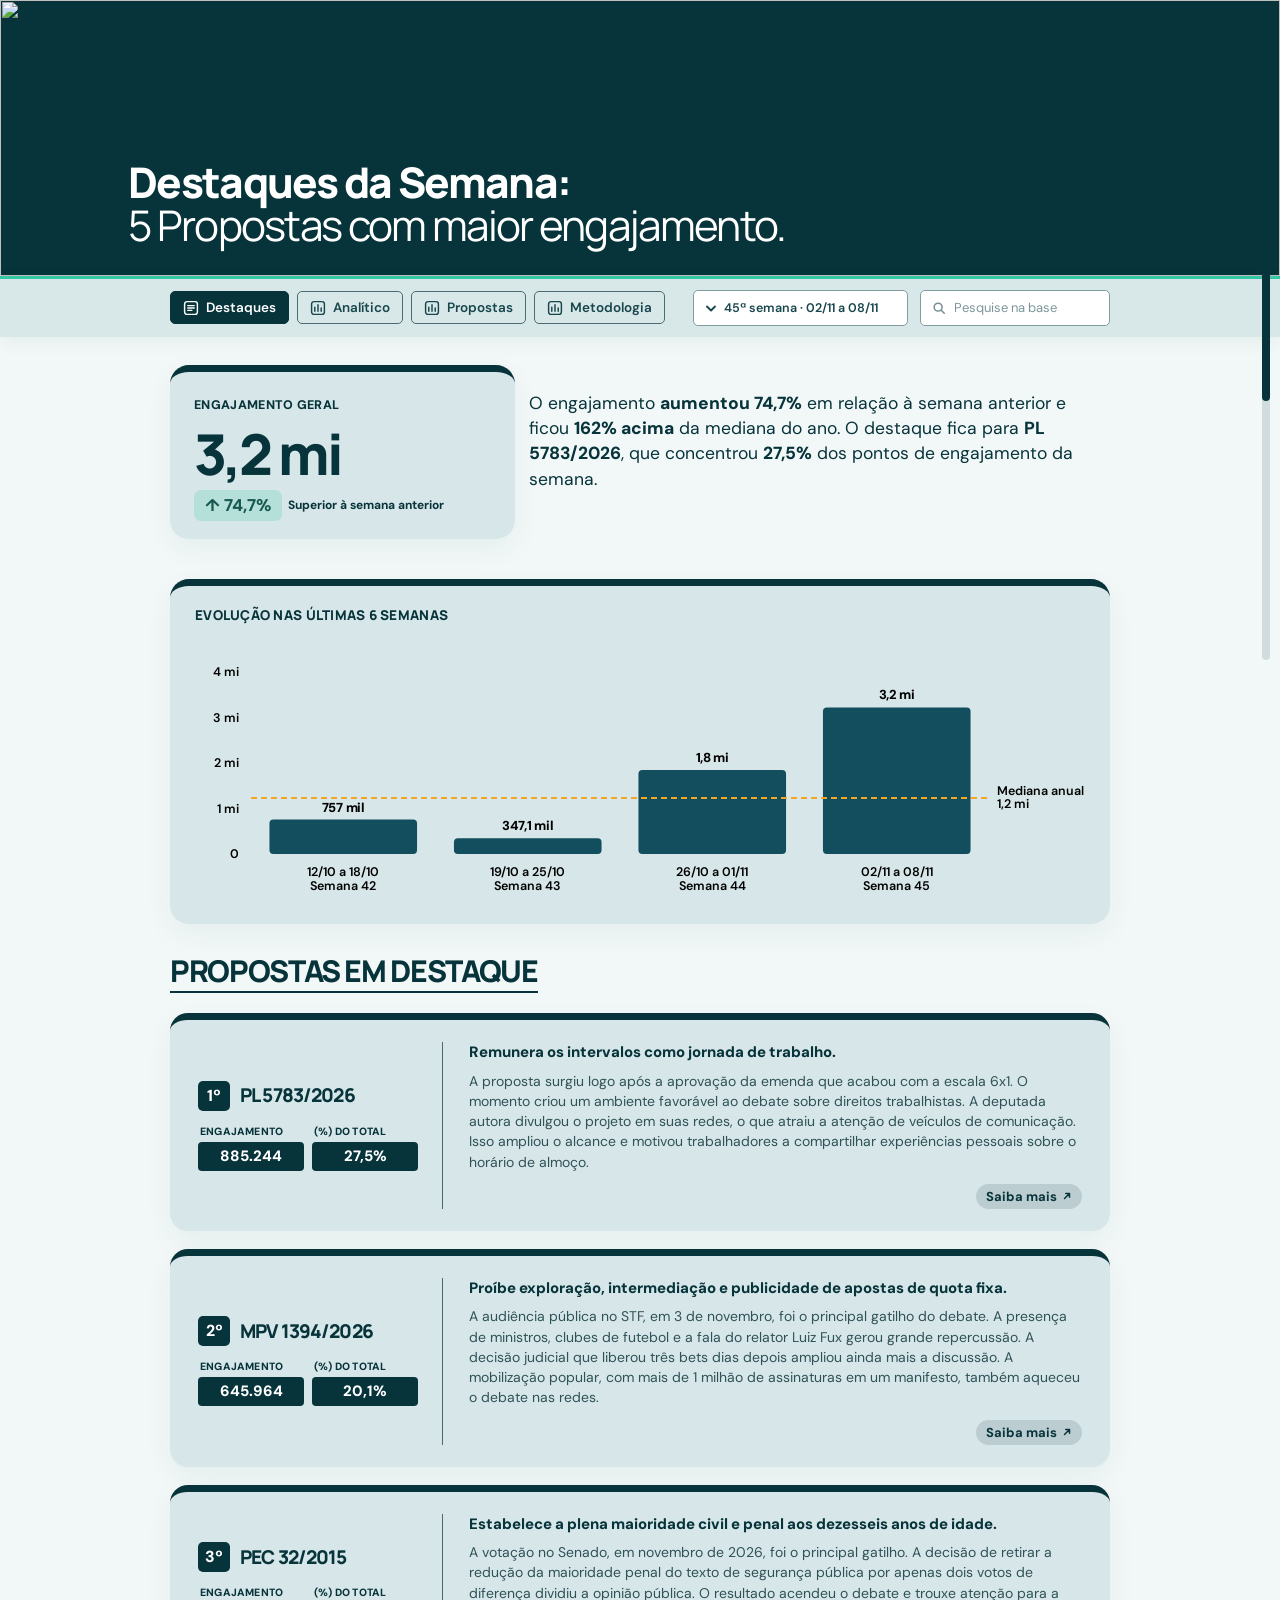
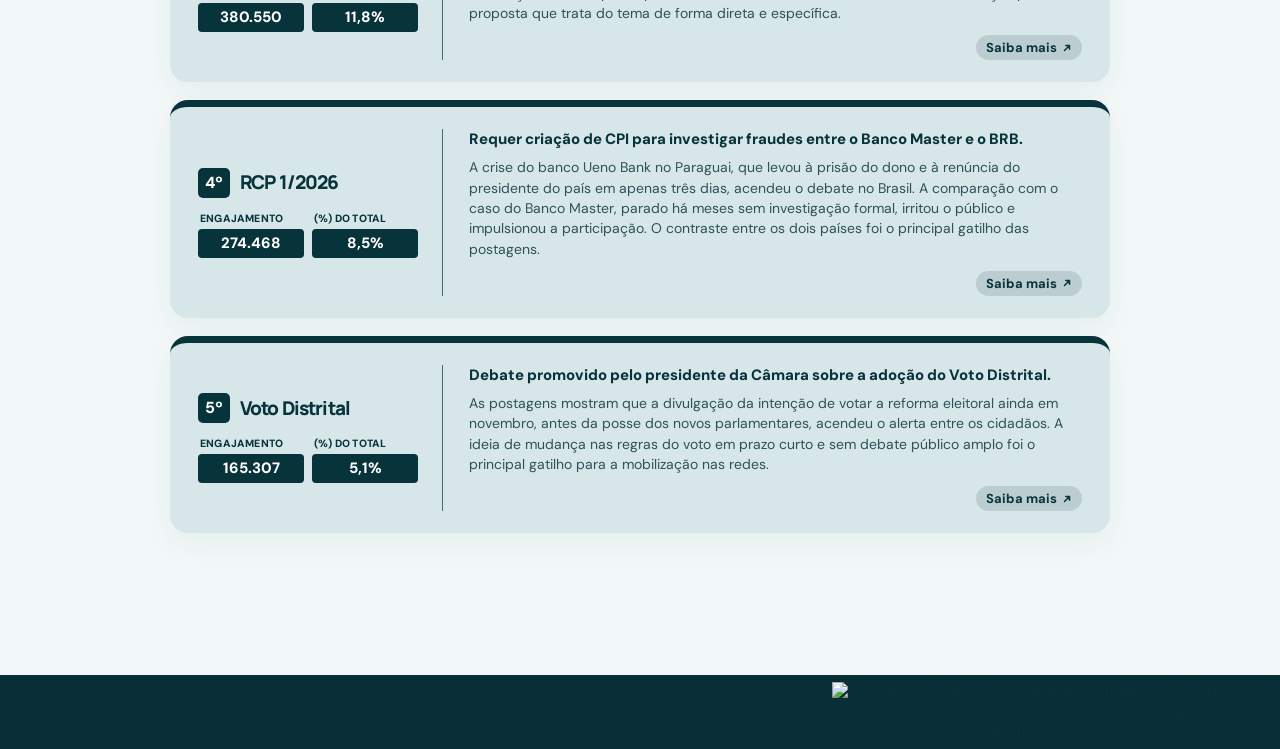
==== commit 4962e1e2: "feat: Atualização Visual" ====
--- a/docs/index.html
+++ b/docs/index.html
@@ -86,7 +86,7 @@
       <!-- 2. Gráfico de Evolução (Colunas) no meio -->
       <article class="panel trend-panel">
         <div class="panel-heading">
-          <h2 class="panel-title-sm">EVOLUÇÃO NAS ÚLTIMAS 4 SEMANAS</h2>
+          <h2 class="panel-title-sm">EVOLUÇÃO NAS ÚLTIMAS 6 SEMANAS</h2>
         </div>
         <div id="trend-chart" class="chart chart-trend" aria-label="Gráfico de evolução semanal"></div>
       </article>
--- a/docs/assets/css/style.css
+++ b/docs/assets/css/style.css
@@ -1249,3 +1249,10 @@
 .main-nav.is-stuck .periodo-btn:hover:not(:disabled) { background: #fff; border-color: var(--ink); }
 .main-nav #texto-semana-ativa { overflow: visible; text-overflow: clip; }
 @media (max-width: 850px) { .main-nav .periodo-filtro { width: 230px; } }
+
+/* Menu: pesquisa menor, terminando rente à borda direita do conteúdo */
+@media (min-width: 851px) {
+  .main-nav .periodo-filtro { width: 215px; }
+  .main-nav .proposta-busca-wrapper { width: 190px; }
+  .main-nav .nav-inner { gap: 12px; }
+}
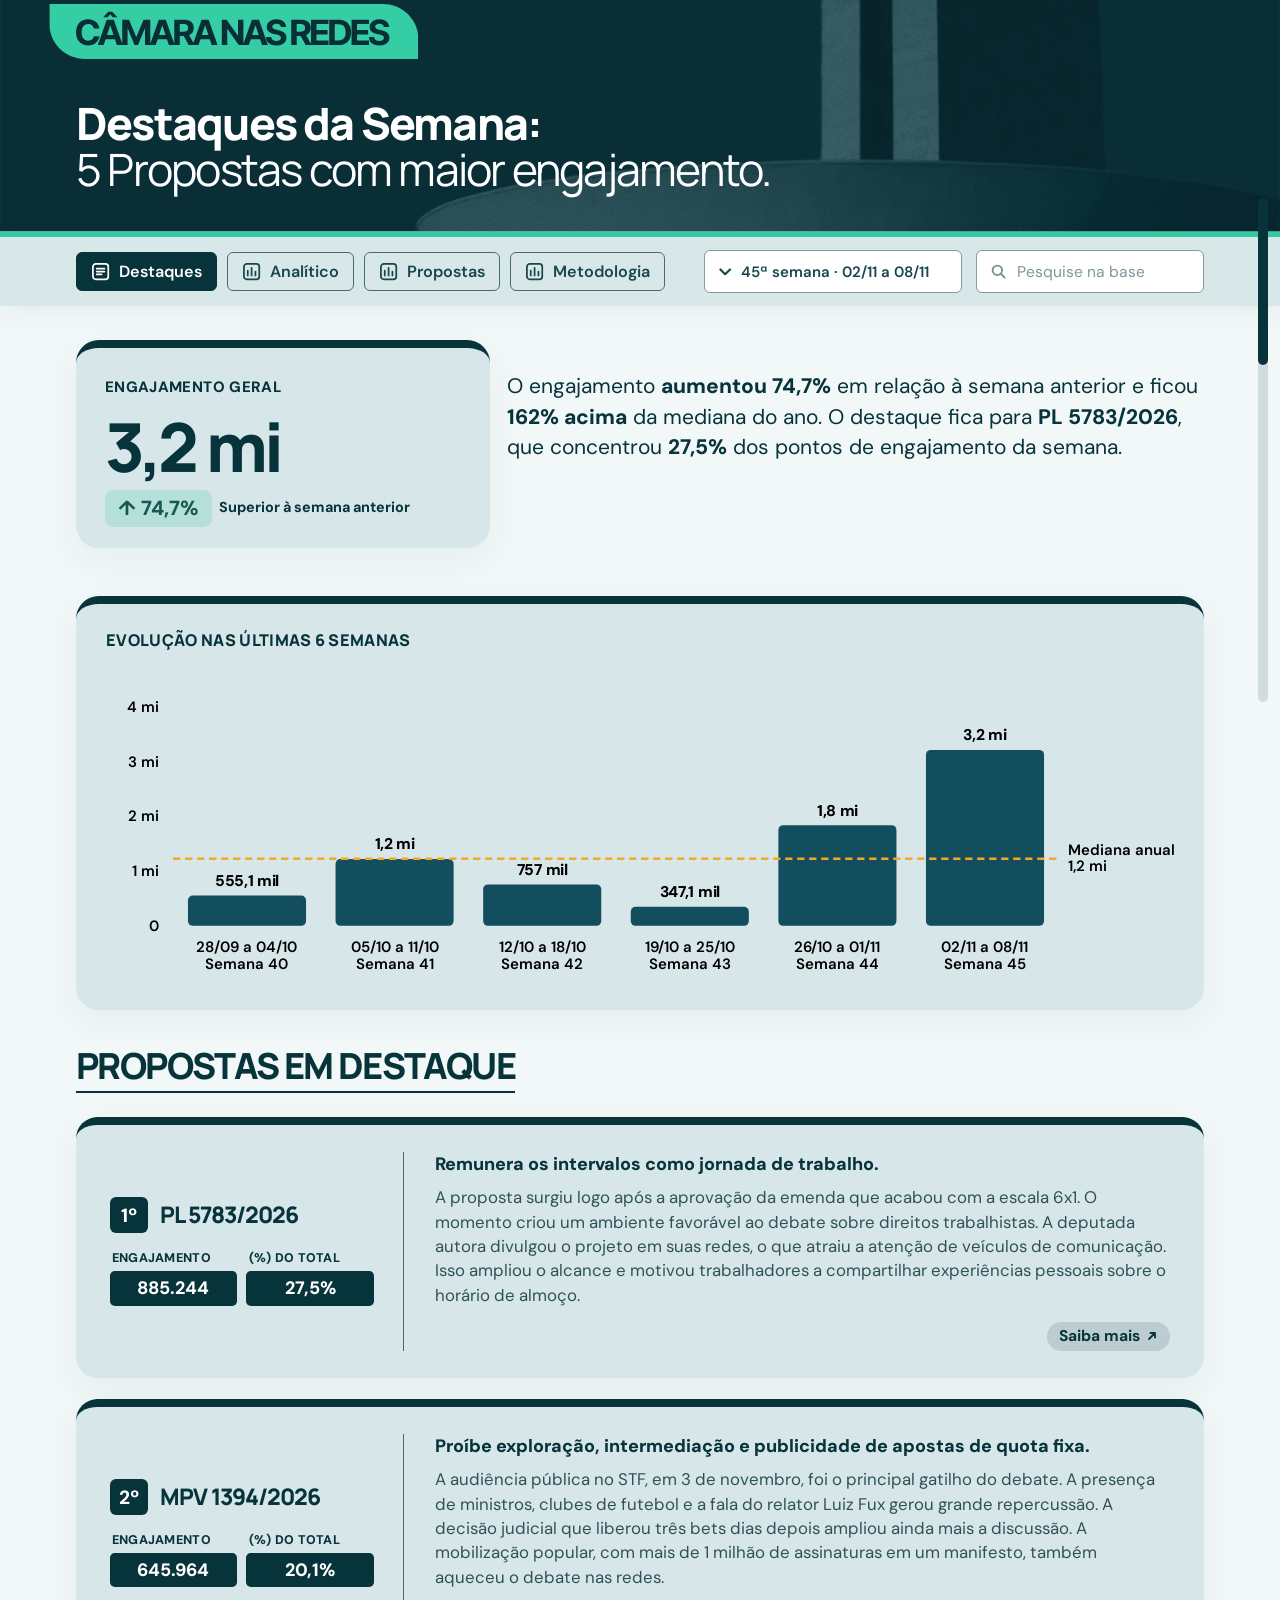
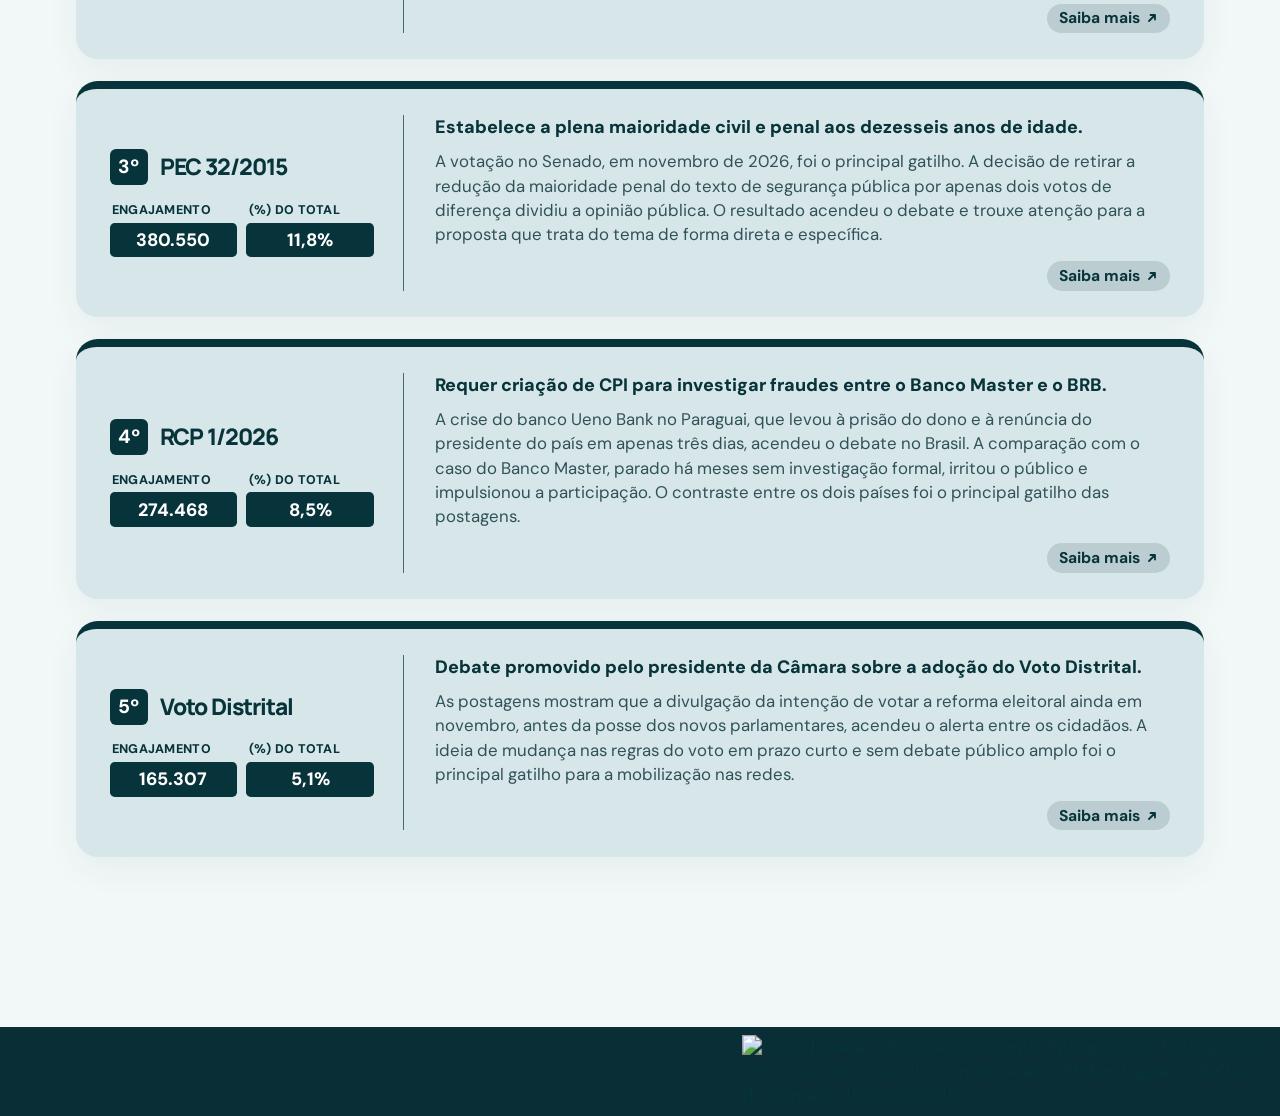
==== commit 7d7191c6: "feat: Alteração na capa" ====
--- a/docs/index.html
+++ b/docs/index.html
@@ -18,6 +18,7 @@
   <header class="cover" id="inicio" aria-label="Câmara nas Redes, destaques da semana">
     <img class="cover-art" src="assets/img/capa.svg" alt="" aria-hidden="true">
     <div class="cover-content">
+      <img class="cover-selo" src="assets/img/capa-selo.svg" alt="Câmara nas Redes">
       <h1><strong>Destaques da Semana:</strong><br><span class="cover-sub">5 Propostas com maior engajamento.</span></h1>
     </div>
   </header>
--- a/docs/assets/css/style.css
+++ b/docs/assets/css/style.css
@@ -1015,16 +1015,21 @@
 /* ==========================================================================
    Ajustes 11/2026: capa ampliada (~125%), destaques, analítico e propostas
    ========================================================================== */
-/* Capa compacta: só selo (da arte) + título. A arte é deslocada para o selo ficar no topo. */
+/* Capa compacta: arte de fundo (capa.svg, sem selo) + selo separado (capa-selo.svg) + título. */
 .cover-content h1 strong { font-weight: 800; }
 .cover-content h1 .cover-sub { font-weight: 400; }
 @media (min-width: 851px) {
-  .cover { aspect-ratio: 1440 / 310; min-height: 0; }
-  .cover > img.cover-art { object-position: center 25%; }
-  .cover-content h1 { top: 12.6vw; width: 80%; font-size: clamp(30px, 3.3vw, 56px); line-height: 1.02; }
+  .cover { aspect-ratio: 1440 / 263; min-height: 0; }
+  /* arte sem o selo: ancora na base, onde ficam o prédio e a linha verde */
+  .cover > img.cover-art { object-position: center bottom; }
+  /* título alinhado à coluna do menu (940px) e centrado na faixa entre o selo e o menu */
+  .cover-content h1 { left: max(5%, calc(50% - 470px)); top: 62.5%; width: 940px; max-width: 90%; transform: translateY(-50%); font-size: clamp(26px, 2.9vw, 50px); line-height: 1.02; }
+  /* selo separado da arte: o texto do selo (30/415 da largura) começa na mesma linha do título */
+  .cover-selo { position: absolute; top: 1.5%; left: max(5%, calc(50% - 470px)); width: 28.8%; height: auto; transform: translateX(-7.23%); }
 }
 @media (max-width: 850px) {
   .cover-content { padding: 96px 20px 28px; }
+  .cover-selo { position: absolute; top: 6px; left: 20px; width: min(260px, 70%); height: auto; transform: translateX(-7.23%); }
 }
 
 /* Destaques: cartão de Engajamento Geral com a síntese da semana ao lado */
@@ -1256,3 +1261,21 @@
   .main-nav .proposta-busca-wrapper { width: 190px; }
   .main-nav .nav-inner { gap: 12px; }
 }
+
+/* Aba Propostas: Autor | Situação entre o título e o descritivo */
+.proposal-meta { display: flex; flex-wrap: wrap; align-items: center; gap: 4px 10px; margin: 0 0 6px; color: var(--ink-2); font-size: 14px; line-height: 1.5; }
+.proposal-meta b { font-weight: 800; color: var(--ink); }
+.proposal-meta-sep { color: var(--line); }
+@media (max-width: 850px) { .proposal-meta { font-size: 13px; } }
+
+.say-sample { font-style: italic; }
+
+/* Zoom geral do dashboard (só em telas largas; ajuste o valor para mais/menos) */
+@media (min-width: 1100px) {
+  body { zoom: 1.2; }
+}
+
+/* Linha cinza entre o menu principal e o submenu fixo de Propostas.
+   A sombra do menu principal (que fica por cima) escondia a borda; ela sai enquanto o submenu está fixo. */
+.main-nav.is-stuck.has-subnav-stuck { box-shadow: none; }
+.proposals-section .proposal-subnav.is-stuck { border-top: 0; box-shadow: inset 0 1px 0 #8fa8ac, 0 6px 22px rgba(7, 51, 58, .28); }
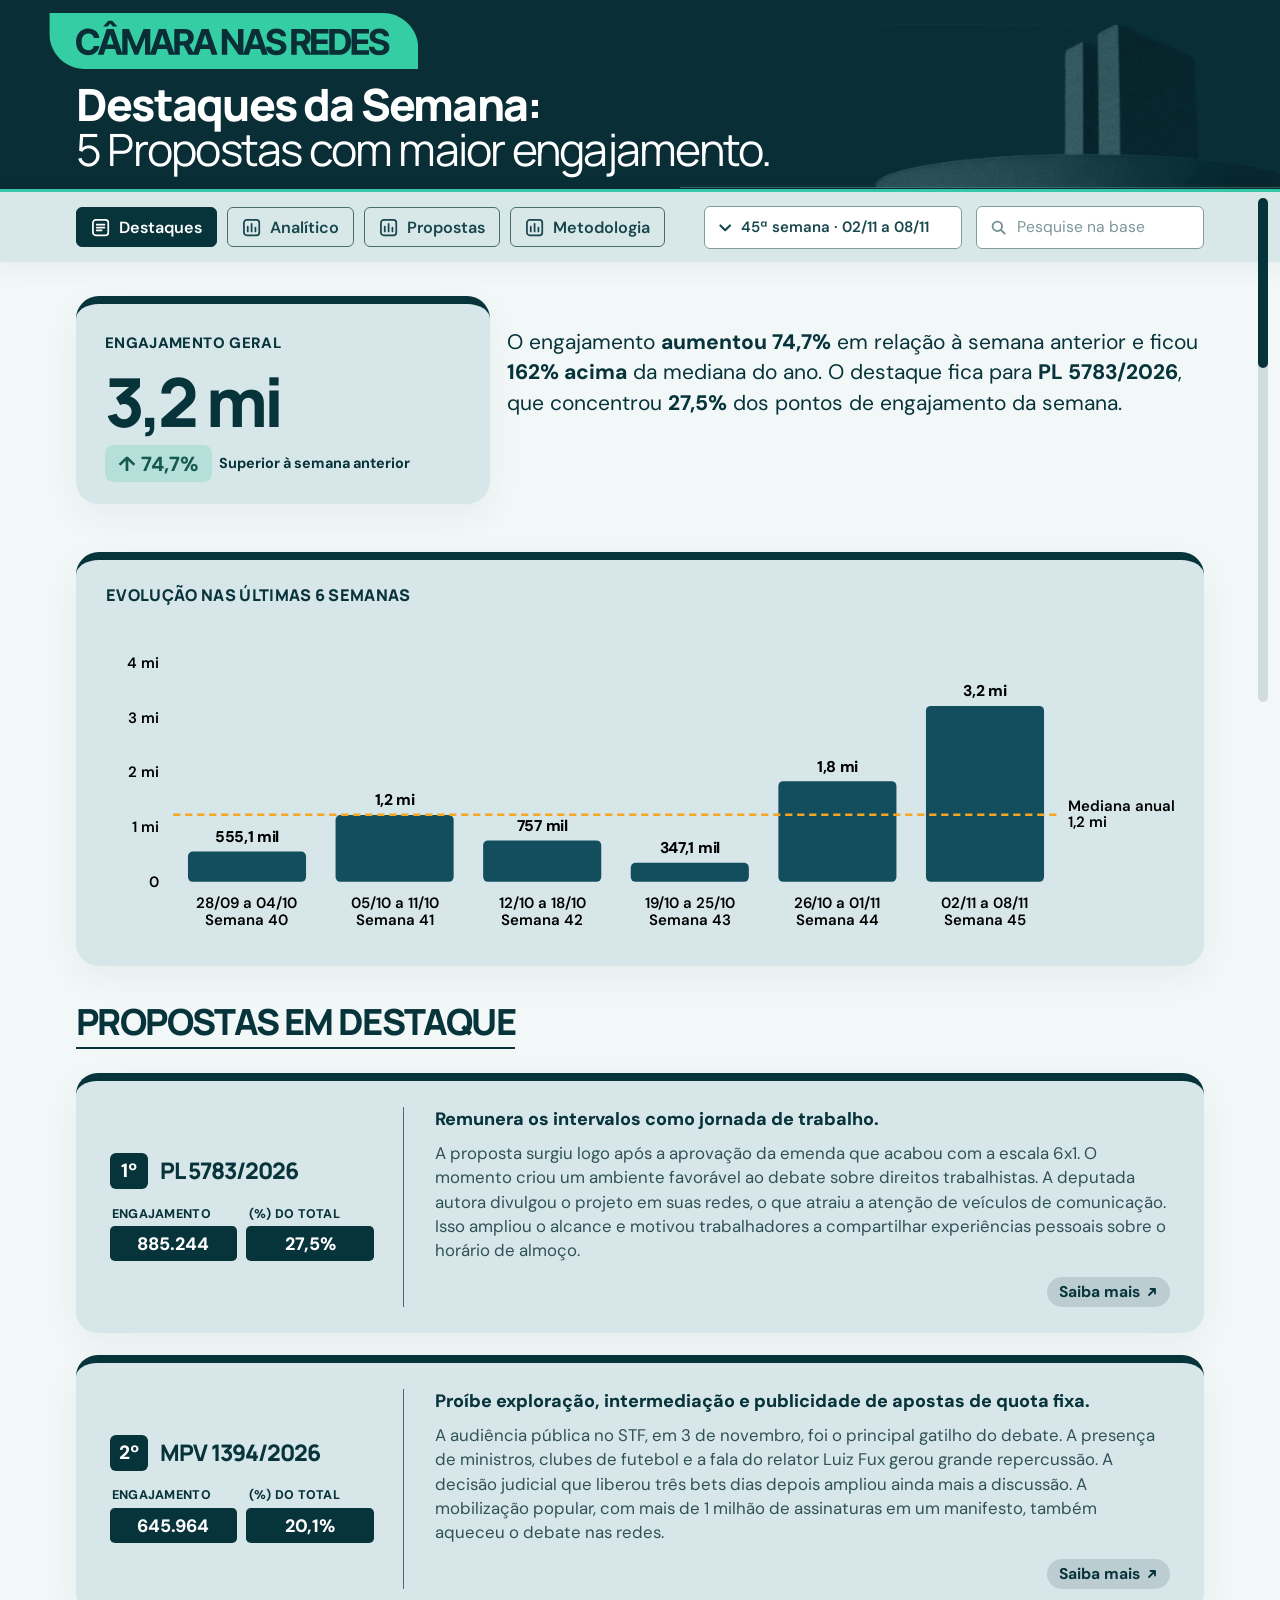
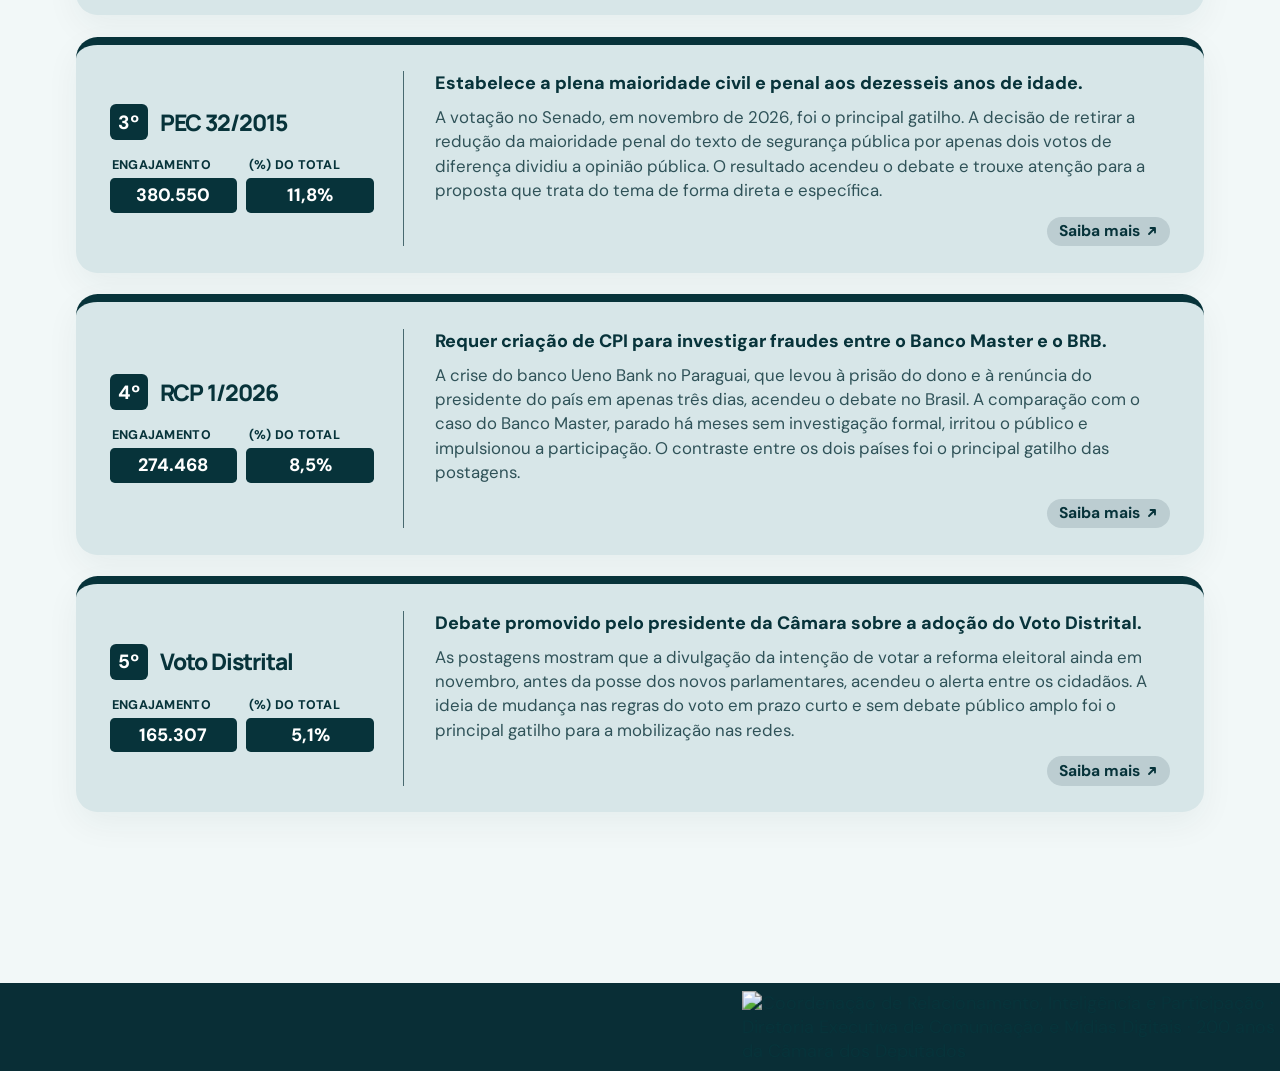
==== commit 2bfee866: "feat: Ataulização no gráfico anual" ====
--- a/docs/index.html
+++ b/docs/index.html
@@ -114,9 +114,16 @@
         <article class="panel"><div class="panel-heading"><div><p class="eyebrow">CONCENTRAÇÃO · TOP 5</p><h3>Engajamento por proposta</h3></div></div><div id="share-chart" class="chart chart-share"></div></article>
       </div>
       <article class="panel topics-panel"><div class="panel-heading"><div><p class="eyebrow">ASSUNTOS EM PAUTA</p><h3>Engajamento por categoria</h3></div><span class="panel-note">Pontos de engajamento</span></div><div id="topic-chart" class="chart chart-bars topic-bars"></div></article>
-      <article class="panel annual-panel"><div class="panel-heading"><div><p class="eyebrow">VISÃO DO ANO</p><h3>Evolução anual do engajamento</h3></div><span class="panel-note" id="annual-year"></span></div><div id="annual-chart" class="chart chart-annual" aria-label="Gráfico de linhas da evolução anual do engajamento"></div></article>
-      <div class="section-heading-lined heading-rule analytic-cards-head" id="analytic-cards-head"><h2>PROPOSTAS DA SEMANA SELECIONADA</h2><span class="analytic-cards-week" id="analytic-cards-week"></span></div>
-      <nav class="analytic-subnav" aria-label="Propostas da semana selecionada"><div id="analytic-cards" class="proposal-tabs"></div></nav>
+      <article class="panel annual-panel">
+        <div class="panel-heading"><div><p class="eyebrow">VISÃO DO ANO</p><h3>Evolução anual do engajamento</h3></div><span class="panel-note" id="annual-year"></span></div>
+        <div class="annual-body">
+          <div id="annual-chart" class="chart chart-annual" aria-label="Gráfico de linhas da evolução anual do engajamento"></div>
+          <aside class="annual-legend" aria-label="Propostas da semana selecionada">
+            <div class="annual-legend-head analytic-cards-head" id="analytic-cards-head"><p class="eyebrow">PROPOSTAS DA SEMANA</p><span class="analytic-cards-week" id="analytic-cards-week"></span></div>
+            <ol id="analytic-cards" class="annual-legend-list"></ol>
+          </aside>
+        </div>
+      </article>
     </section>
 
     <section class="section proposals-section" id="propostas">
--- a/docs/assets/css/style.css
+++ b/docs/assets/css/style.css
@@ -1019,13 +1019,14 @@
 .cover-content h1 strong { font-weight: 800; }
 .cover-content h1 .cover-sub { font-weight: 400; }
 @media (min-width: 851px) {
-  .cover { aspect-ratio: 1440 / 263; min-height: 0; }
-  /* arte sem o selo: ancora na base, onde ficam o prédio e a linha verde */
-  .cover > img.cover-art { object-position: center bottom; }
+  .cover { aspect-ratio: 1440 / 213; min-height: 0; background: #092e36; }  /* mesma cor da arte, para não haver emenda */
+  /* arte inteira (sem corte): dimensionada pela altura e ancorada à direita; o lado esquerdo da arte é liso e se funde ao fundo */
+  /* height: 125% = desenho do Congresso 25% maior, ancorado à direita/base (o excesso do topo é cortado pelo cabeçalho) */
+  .cover > img.cover-art { inset: auto 0 0 auto; width: auto; height: 125%; object-fit: fill; clip-path: inset(0 0 0.7% 0); }  /* corta a linha verde de 3px da arte: a do menu já faz o fecho e só a arte ocupava parte da largura */
   /* título alinhado à coluna do menu (940px) e centrado na faixa entre o selo e o menu */
-  .cover-content h1 { left: max(5%, calc(50% - 470px)); top: 62.5%; width: 940px; max-width: 90%; transform: translateY(-50%); font-size: clamp(26px, 2.9vw, 50px); line-height: 1.02; }
+  .cover-content h1 { left: max(5%, calc(50% - 470px)); top: 67%; width: 940px; max-width: 90%; transform: translateY(-50%); font-size: clamp(26px, 2.9vw, 50px); line-height: 1.02; }
   /* selo separado da arte: o texto do selo (30/415 da largura) começa na mesma linha do título */
-  .cover-selo { position: absolute; top: 1.5%; left: max(5%, calc(50% - 470px)); width: 28.8%; height: auto; transform: translateX(-7.23%); }
+  .cover-selo { position: absolute; top: 7%; left: max(5%, calc(50% - 470px)); width: 28.8%; height: auto; transform: translateX(-7.23%); }
 }
 @media (max-width: 850px) {
   .cover-content { padding: 96px 20px 28px; }
@@ -1279,3 +1280,46 @@
    A sombra do menu principal (que fica por cima) escondia a borda; ela sai enquanto o submenu está fixo. */
 .main-nav.is-stuck.has-subnav-stuck { box-shadow: none; }
 .proposals-section .proposal-subnav.is-stuck { border-top: 0; box-shadow: inset 0 1px 0 #8fa8ac, 0 6px 22px rgba(7, 51, 58, .28); }
+
+/* Analítico: propostas da semana como legenda interativa dentro do painel do gráfico anual */
+.annual-body { display: grid; grid-template-columns: minmax(0, 1fr) 230px; gap: 0; align-items: stretch; }
+.annual-body .chart-annual { min-width: 0; }
+.annual-legend { display: flex; flex-direction: column; gap: 10px; padding: 4px 0 8px 20px; border-left: 1px solid rgba(19, 78, 94, .18); }
+.annual-legend-head { display: flex; flex-direction: column; gap: 3px; margin: 0 0 4px; scroll-margin-top: calc(var(--nav-h, 60px) + 14px); }
+.annual-legend-head .eyebrow { margin: 0; }
+.annual-legend-head .analytic-cards-week { margin: 0; color: #456970; font-size: 12.5px; font-weight: 700; line-height: 1.35; }
+.annual-legend-list { display: flex; flex-direction: column; gap: 4px; margin: 0; padding: 0; list-style: none; }
+.annual-legend-item { display: grid; grid-template-columns: 18px minmax(0, 1fr) auto; grid-template-areas: "rank name value" ". bar bar" ". share share"; align-items: center; column-gap: 9px; row-gap: 4px; width: 100%; padding: 9px 10px; border: 0; border-radius: 8px; background: transparent; color: var(--ink); text-align: left; font: inherit; cursor: pointer; transition: background .18s, transform .18s; }
+.annual-legend-item .proposal-tab-rank { grid-area: rank; width: 18px; height: 18px; border-radius: 3px; background: var(--ink); color: #fff; font-size: 9.5px; }
+.annual-legend-name { grid-area: name; font-size: 14px; font-weight: 700; white-space: nowrap; overflow: hidden; text-overflow: ellipsis; }
+.annual-legend-value { grid-area: value; font-size: 12.5px; font-weight: 800; color: #134e5e; }
+.annual-legend-bar { grid-area: bar; height: 4px; border-radius: 3px; background: rgba(19, 78, 94, .12); overflow: hidden; }
+.annual-legend-bar i { display: block; height: 100%; border-radius: 3px; background: #134e5e; transition: background .18s; }
+.annual-legend-share { grid-area: share; color: #5f7d82; font-size: 11px; font-weight: 600; }
+.annual-legend-item:hover, .annual-legend-item:focus-visible { background: rgba(255, 255, 255, .6); outline: none; transform: translateX(2px); }
+.annual-legend-item:hover .annual-legend-bar i, .annual-legend-item:focus-visible .annual-legend-bar i { background: var(--mint); }
+.annual-legend-item:focus-visible { box-shadow: 0 0 0 2px var(--ink); }
+/* ao passar pela legenda, o ponto da semana selecionada ganha destaque no gráfico */
+.chart-annual .annual-dot.current { transition: r .18s, stroke-width .18s; }
+.chart-annual.legend-hover .annual-dot.current { r: 9; stroke-width: 3.5; }
+@media (max-width: 850px) {
+  .annual-body { grid-template-columns: 1fr; }
+  .annual-legend { padding: 16px 0 0; border-left: 0; border-top: 1px solid rgba(19, 78, 94, .18); }
+}
+
+/* Legenda do gráfico anual: itens com aparência de botão clicável */
+.annual-legend-list { gap: 10px; }
+.annual-legend-item { padding: 11px 14px 10px; border: 1px solid #4a6c71; border-radius: 9px; background: rgba(255, 255, 255, .6); box-shadow: 0 2px 0 rgba(7, 51, 58, .14); position: relative; transition: background .18s, color .18s, border-color .18s, transform .18s, box-shadow .18s; }
+.annual-legend-item::after { content: "›"; position: absolute; right: 12px; bottom: 6px; font-size: 18px; line-height: 1; color: #4a6c71; transition: transform .18s, color .18s; }
+.annual-legend-item:hover, .annual-legend-item:focus-visible { background: var(--ink); border-color: var(--ink); color: #fff; transform: translateY(-2px); box-shadow: 0 6px 14px rgba(7, 51, 58, .25); }
+.annual-legend-item:hover .annual-legend-value, .annual-legend-item:focus-visible .annual-legend-value,
+.annual-legend-item:hover .annual-legend-share, .annual-legend-item:focus-visible .annual-legend-share { color: #cfe3e5; }
+.annual-legend-item:hover .proposal-tab-rank, .annual-legend-item:focus-visible .proposal-tab-rank { background: var(--pale); color: var(--ink); }
+.annual-legend-item:hover .annual-legend-bar, .annual-legend-item:focus-visible .annual-legend-bar { background: rgba(255, 255, 255, .22); }
+.annual-legend-item:hover::after, .annual-legend-item:focus-visible::after { color: var(--mint); transform: translateX(3px); }
+.annual-legend-item:active { transform: translateY(0); box-shadow: 0 1px 0 rgba(7, 51, 58, .14); }
+.annual-legend-item:focus-visible { box-shadow: 0 0 0 3px var(--mint); }
+.annual-body { grid-template-columns: minmax(0, 1fr) 280px; }
+.annual-legend-item { column-gap: 8px; padding-right: 12px; }
+.annual-legend-name { font-size: 13.5px; }
+@media (max-width: 850px) { .annual-body { grid-template-columns: 1fr; } }
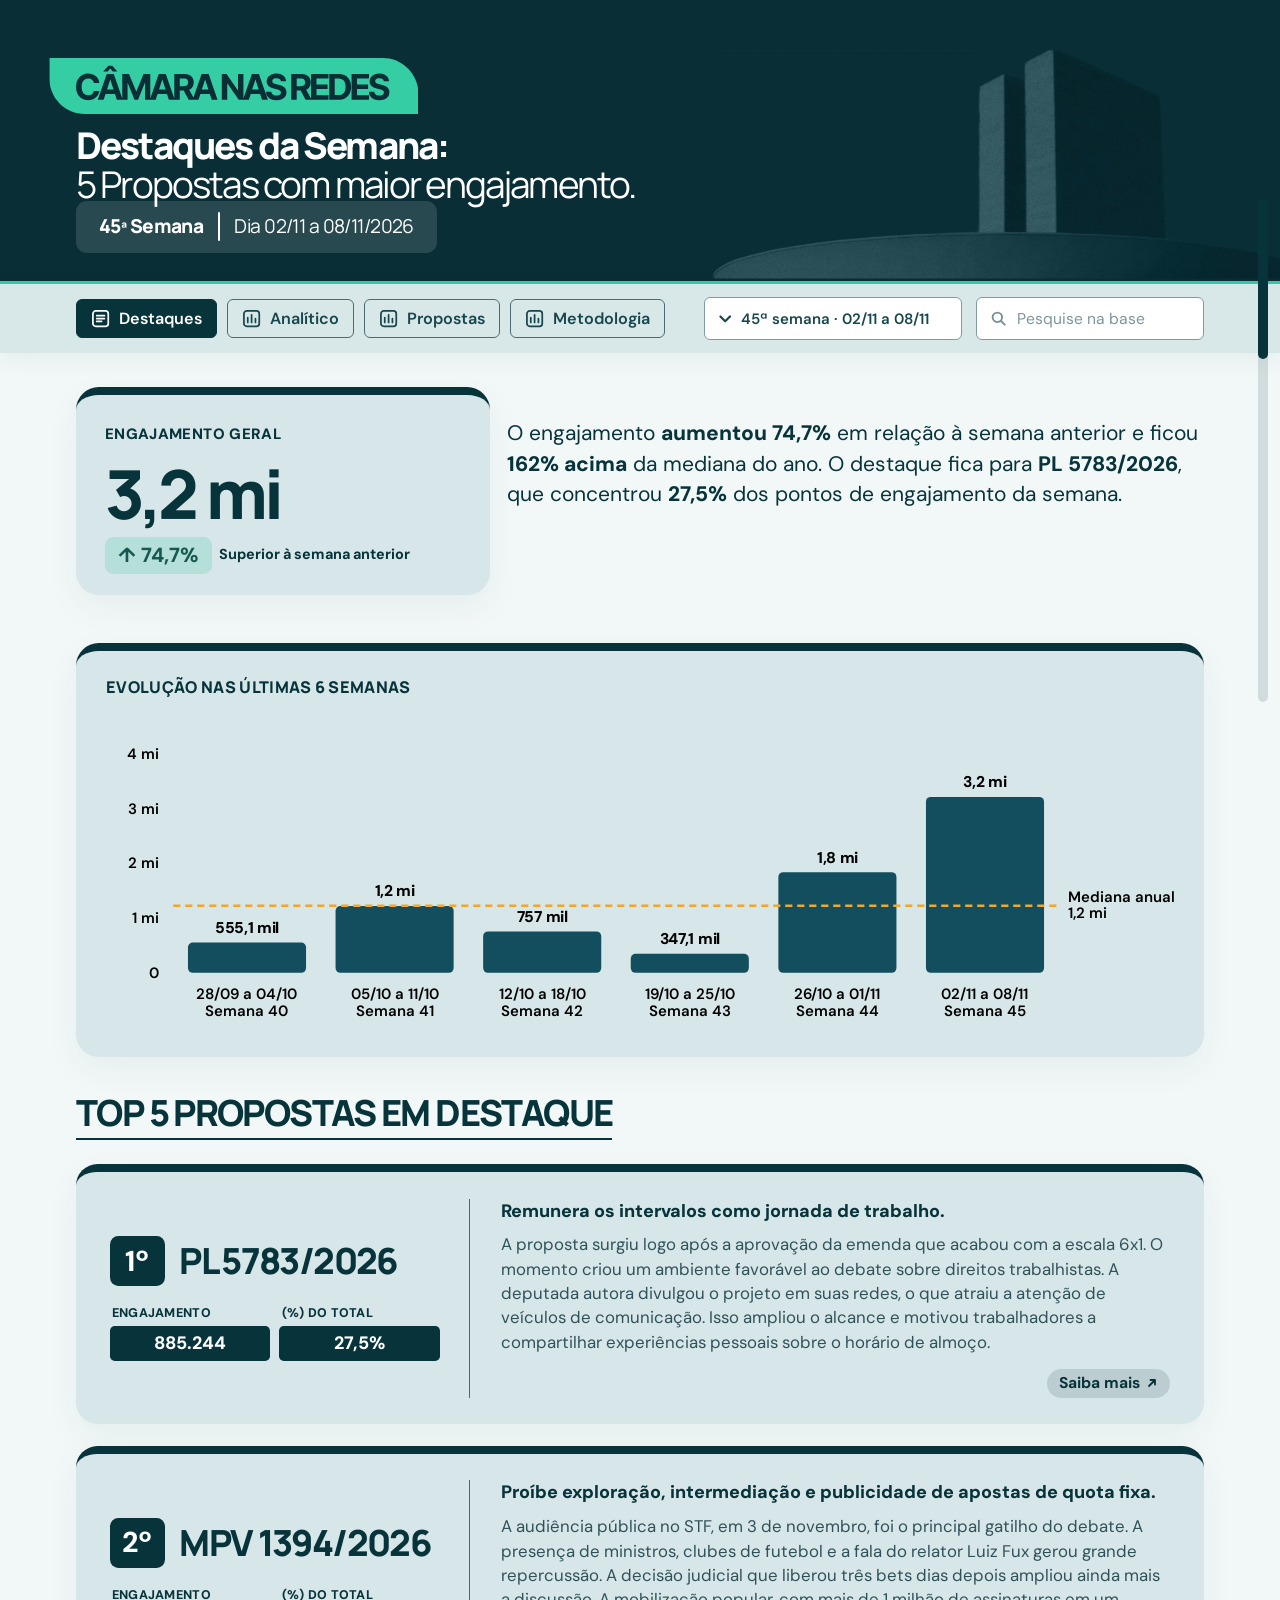
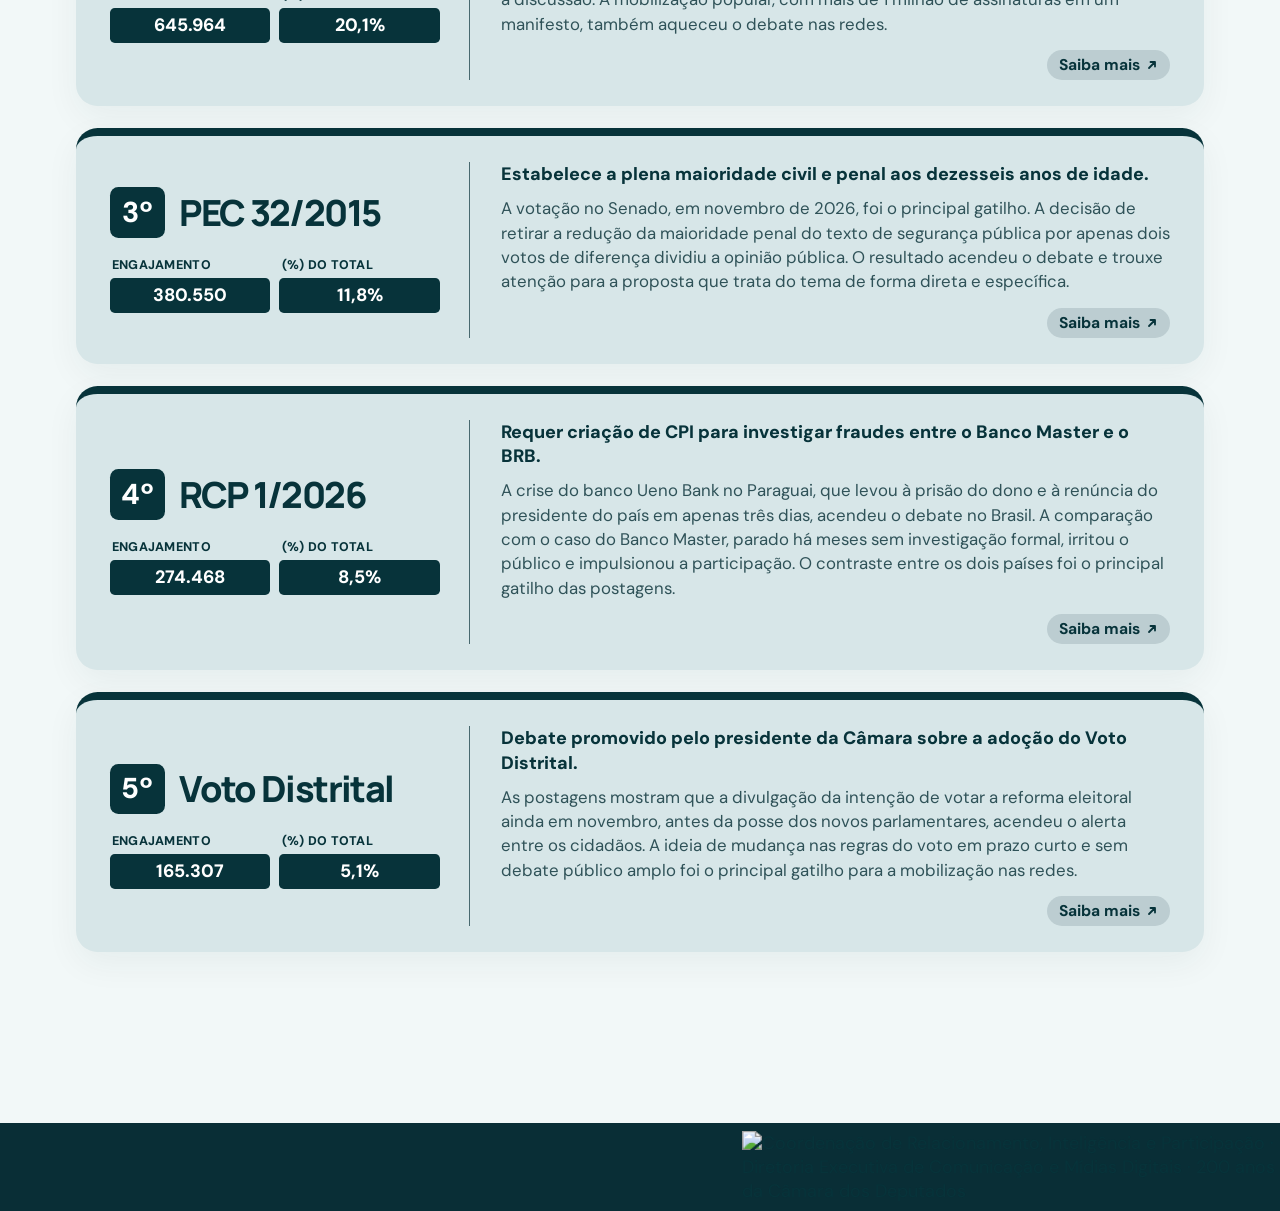
==== commit a09a7268: "feat: atualizações visuais" ====
--- a/docs/index.html
+++ b/docs/index.html
@@ -20,6 +20,7 @@
     <div class="cover-content">
       <img class="cover-selo" src="assets/img/capa-selo.svg" alt="Câmara nas Redes">
       <h1><strong>Destaques da Semana:</strong><br><span class="cover-sub">5 Propostas com maior engajamento.</span></h1>
+      <p class="cover-week" id="cover-week" aria-live="polite"><strong id="cover-week-num"></strong><span class="cover-week-sep" aria-hidden="true"></span><span id="cover-week-range"></span></p>
     </div>
   </header>
 
@@ -94,7 +95,7 @@
 
       <!-- 3. Propostas em destaque no final -->
       <div class="section-heading-lined">
-        <h2>PROPOSTAS EM DESTAQUE</h2>
+        <h2>TOP 5 PROPOSTAS EM DESTAQUE</h2>
       </div>
       <div id="highlight-cards" class="proposal-list"></div>
       
@@ -145,6 +146,9 @@
   <footer class="site-footer" aria-label="Coordenação de Relacionamento, Inteligência e Participação; Diretoria Executiva de Comunicação e Mídias Digitais; 200 anos da Câmara dos Deputados">
     <img class="footer-art" src="assets/img/rodape-camara.png" alt="Coordenação de Relacionamento, Inteligência e Participação · Diretoria Executiva de Comunicação e Mídias Digitais · 200 anos da Câmara dos Deputados">
   </footer>
+  <button type="button" class="to-top" id="to-top" aria-label="Voltar ao topo" title="Voltar ao topo" hidden>
+    <svg viewBox="0 0 24 24" aria-hidden="true"><path d="M12 19V5M5.5 11.5 12 5l6.5 6.5"/></svg>
+  </button>
   <div class="toast" id="toast" role="status" aria-live="polite"></div>
 
 <script src="assets/js/app.js" defer></script>
--- a/docs/assets/css/style.css
+++ b/docs/assets/css/style.css
@@ -1323,3 +1323,84 @@
 .annual-legend-item { column-gap: 8px; padding-right: 12px; }
 .annual-legend-name { font-size: 13.5px; }
 @media (max-width: 850px) { .annual-body { grid-template-columns: 1fr; } }
+
+/* Gráfico anual: propostas da semana abaixo do gráfico, ainda como parte dele (legenda em linha) */
+.annual-body { grid-template-columns: minmax(0, 1fr); }
+.annual-legend { padding: 16px 0 4px; border-left: 0; border-top: 1px solid rgba(19, 78, 94, .18); margin-top: 6px; }
+.annual-legend-head { flex-direction: row; align-items: baseline; justify-content: space-between; flex-wrap: wrap; gap: 4px 14px; }
+.annual-legend-list { display: grid; grid-template-columns: repeat(5, minmax(0, 1fr)); gap: 12px; }
+@media (max-width: 1100px) { .annual-legend-list { grid-template-columns: repeat(3, minmax(0, 1fr)); } }
+@media (max-width: 700px) { .annual-legend-list { grid-template-columns: repeat(2, minmax(0, 1fr)); } }
+@media (max-width: 460px) { .annual-legend-list { grid-template-columns: 1fr; } }
+.annual-legend { border-top: 1px dashed rgba(19, 78, 94, .28); padding-left: 56px; padding-right: 20px; }
+@media (max-width: 700px) { .annual-legend { padding-left: 0; padding-right: 0; } }
+
+/* Legenda anual em linha: nome da proposta sempre completo (valor desce para a linha do percentual) */
+.annual-legend-item { grid-template-columns: 18px minmax(0, 1fr) auto; grid-template-areas: "rank name name" ". bar bar" ". share value"; padding: 10px 12px 10px; }
+.annual-legend-name { white-space: normal; overflow: visible; text-overflow: clip; font-size: 13.5px; line-height: 1.25; }
+.annual-legend-value { font-size: 13px; }
+.annual-legend-item::after { display: none; }
+.annual-legend-list { gap: 10px; }
+.annual-legend { padding-left: 30px; padding-right: 0; }
+
+/* Cartões da legenda anual simétricos: mesma estrutura e altura em qualquer semana */
+.annual-legend-list { align-items: stretch; }
+.annual-legend-list > li { display: flex; min-width: 0; }
+.annual-legend-item { height: 100%; align-content: start; grid-template-columns: 18px minmax(0, 1fr) auto; grid-template-areas: "rank . value" "name name name" "bar bar bar" "share share share"; row-gap: 6px; }
+.annual-legend-name { white-space: nowrap; overflow: visible; font-size: 13.5px; }
+.annual-legend-share { white-space: nowrap; }
+.annual-legend-value { justify-self: end; }
+
+/* ==========================================================================
+   Ajustes 11/2026 (5): capa no novo padrão, voltar ao topo, destaques, analítico e propostas
+   ========================================================================== */
+/* Capa: selo + título + faixa "N ª Semana | Dia dd/mm a dd/mm" (novo padrão de design) */
+.cover-week { margin: 0; display: inline-flex; align-items: center; gap: 12px; padding: 10px 20px; border-radius: 9px; background: rgba(255, 255, 255, .13); color: #fff; font-family: Manrope, "DM Sans", sans-serif; font-size: 15px; line-height: 1; letter-spacing: -.03em; white-space: nowrap; }
+.cover-week strong { font-weight: 800; }
+.cover-week > span:last-child { font-weight: 400; }
+.cover-week-sep { width: 2px; height: 1.5em; background: #fff; border-radius: 1px; }
+.cover-week:has(#cover-week-range:empty) { display: none; }
+@media (min-width: 851px) {
+  .cover { aspect-ratio: 2576 / 565; }
+  .cover > img.cover-art { height: 118%; }
+  .cover-selo { top: 20.5%; }
+  .cover-content h1 { top: 45%; transform: none; font-size: clamp(26px, 2.4vw, 46px); line-height: 1.04; letter-spacing: -.05em; }
+  .cover-week { position: absolute; left: max(5%, calc(50% - 470px)); top: 71.5%; font-size: clamp(13px, 1.25vw, 22px); padding: .6em 1.2em; }
+}
+@media (max-width: 850px) {
+  .cover-week { align-self: flex-start; margin: 2px 0 8px; }
+}
+
+/* Botão "voltar ao topo" */
+.to-top { position: fixed; right: clamp(14px, 2.4vw, 32px); bottom: clamp(14px, 2.4vw, 32px); z-index: 20; display: grid; place-items: center; width: 48px; height: 48px; padding: 0; border: 0; border-radius: 50%; background: var(--mint); color: var(--ink); box-shadow: 0 8px 20px rgba(7, 51, 58, .28); cursor: pointer; transition: transform .18s, background .18s, box-shadow .18s; }
+.to-top[hidden] { display: none; }
+.to-top svg { width: 24px; height: 24px; fill: none; stroke: currentColor; stroke-width: 2.6; stroke-linecap: round; stroke-linejoin: round; }
+.to-top:hover, .to-top:focus-visible { transform: translateY(-3px); background: var(--ink); color: var(--mint); box-shadow: 0 12px 24px rgba(7, 51, 58, .34); outline: none; }
+.to-top:focus-visible { box-shadow: 0 0 0 3px var(--paper), 0 0 0 5px var(--mint); }
+
+/* Destaques: título e número de cada proposta maiores */
+.proposal-card { grid-template-columns: 300px 1fr; }
+.proposal-title-row { gap: 12px; margin-bottom: 16px; }
+.rank-badge { min-width: 46px; height: 42px; padding: 0 9px; border-radius: 7px; font-size: 24px; }
+.proposal-card h3 { font-size: 30px; }
+@media (max-width: 850px) {
+  .proposal-card { grid-template-columns: 1fr; }
+  .rank-badge { min-width: 40px; height: 36px; font-size: 20px; }
+  .proposal-card h3 { font-size: 25px; }
+}
+
+/* Analítico: menos espaço em branco acima do título */
+#analitico.analytics { padding-top: 0; }
+#analitico .section-heading { margin-top: 0; }
+
+/* Aba Propostas: "Ficha de tramitação" à direita do título; resumo antes de Autor e Situação */
+.proposal-title-block { display: flex; align-items: flex-end; justify-content: space-between; gap: 16px; flex-wrap: wrap; }
+.proposal-ficha { display: inline-flex; align-items: center; gap: 7px; margin-bottom: 5px; color: var(--ink); font-size: 15px; font-weight: 800; text-decoration: none; border-bottom: 1.5px solid var(--ink); padding-bottom: 2px; transition: color .15s, border-color .15s; }
+.proposal-ficha svg { width: 17px; height: 17px; flex: none; }
+.proposal-ficha svg circle { fill: var(--ink); transition: fill .15s; }
+.proposal-ficha svg path { fill: none; stroke: #fff; stroke-width: 1.7; stroke-linecap: round; stroke-linejoin: round; }
+.proposal-ficha:hover, .proposal-ficha:focus-visible { color: #1d7f69; border-color: #1d7f69; outline: none; }
+.proposal-ficha:hover svg circle, .proposal-ficha:focus-visible svg circle { fill: #1d7f69; }
+.proposal-title-desc { margin: 0 0 12px; color: var(--ink); font-size: 17px; font-weight: 800; line-height: 1.4; }
+.proposal-meta { flex-direction: column; align-items: flex-start; gap: 2px; margin: 0 0 18px; }
+@media (max-width: 850px) { .proposal-title-desc { font-size: 15px; } }
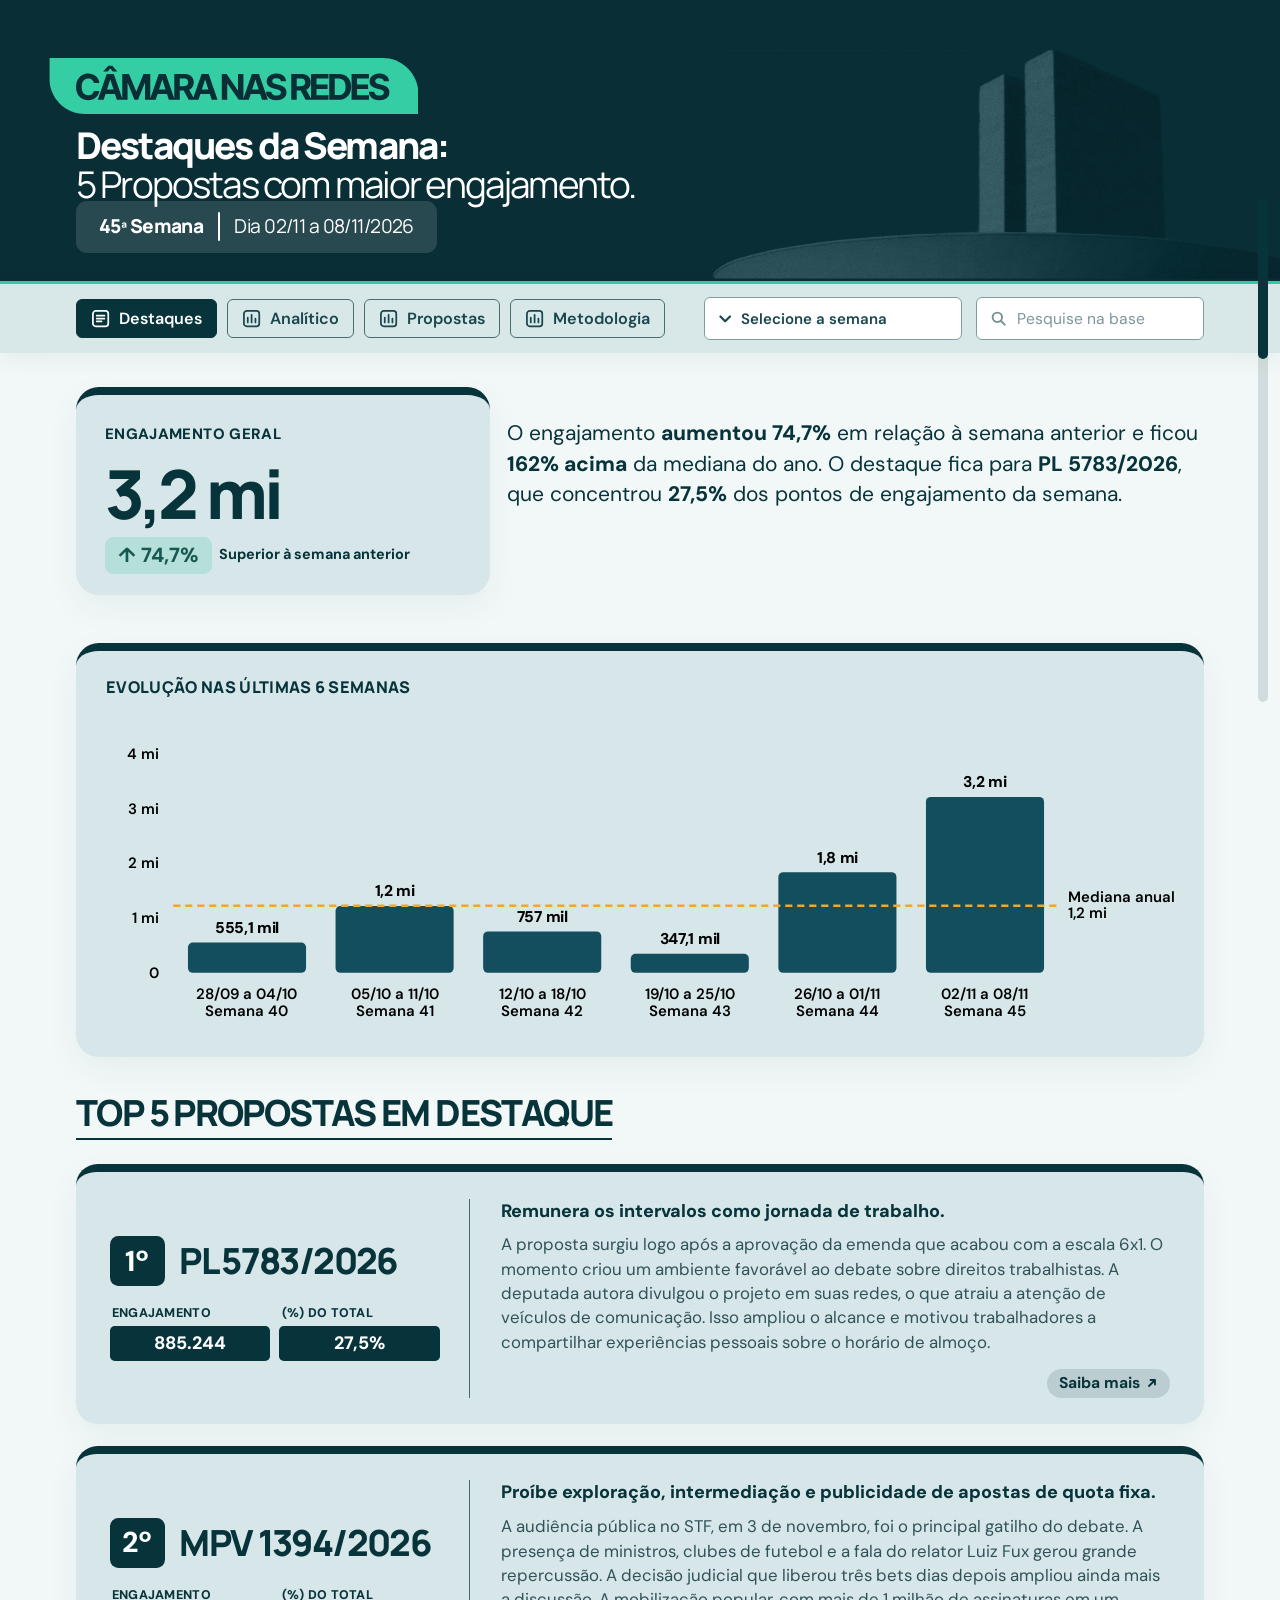
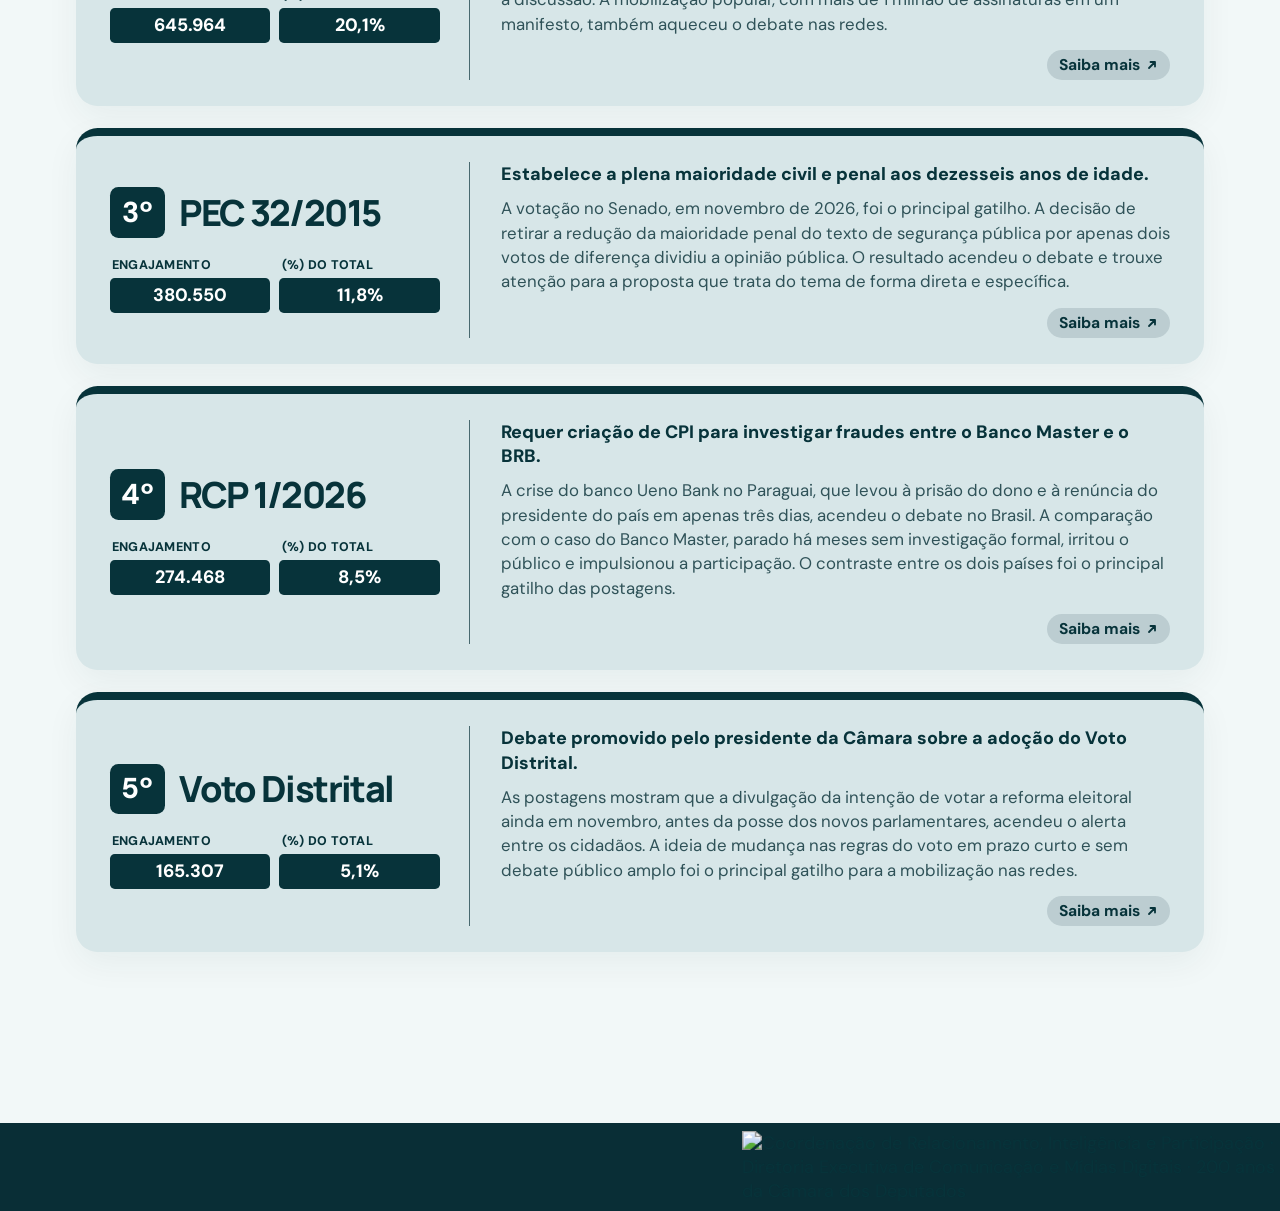
==== commit 0934400a: "feat: Atualizações visuais" ====
--- a/docs/index.html
+++ b/docs/index.html
@@ -45,7 +45,7 @@
       <button type="button" class="periodo-btn" id="btn-semana-atual" aria-haspopup="listbox" aria-expanded="false" aria-controls="lista-semanas">
         <svg class="periodo-seta" viewBox="0 0 12 12" aria-hidden="true"><path d="M2 4.5 6 8.5 10 4.5"/></svg>
         <span class="periodo-btn-texto">
-          <span id="texto-semana-ativa">Selecione a Semana</span>
+          <span id="texto-semana-ativa">Selecione a semana</span>
         </span>
       </button>
       <div class="periodo-painel" id="painel-semana">
--- a/docs/assets/css/style.css
+++ b/docs/assets/css/style.css
@@ -1404,3 +1404,7 @@
 .proposal-title-desc { margin: 0 0 12px; color: var(--ink); font-size: 17px; font-weight: 800; line-height: 1.4; }
 .proposal-meta { flex-direction: column; align-items: flex-start; gap: 2px; margin: 0 0 18px; }
 @media (max-width: 850px) { .proposal-title-desc { font-size: 15px; } }
+
+/* "O que Dizem": subtítulo (chip) uma linha abaixo do título; gráfico em barras horizontais */
+.say-head { flex-direction: column; align-items: flex-start; gap: 10px; margin-bottom: 18px; }
+#proposal-args-chart { padding: 14px 14px 8px; }
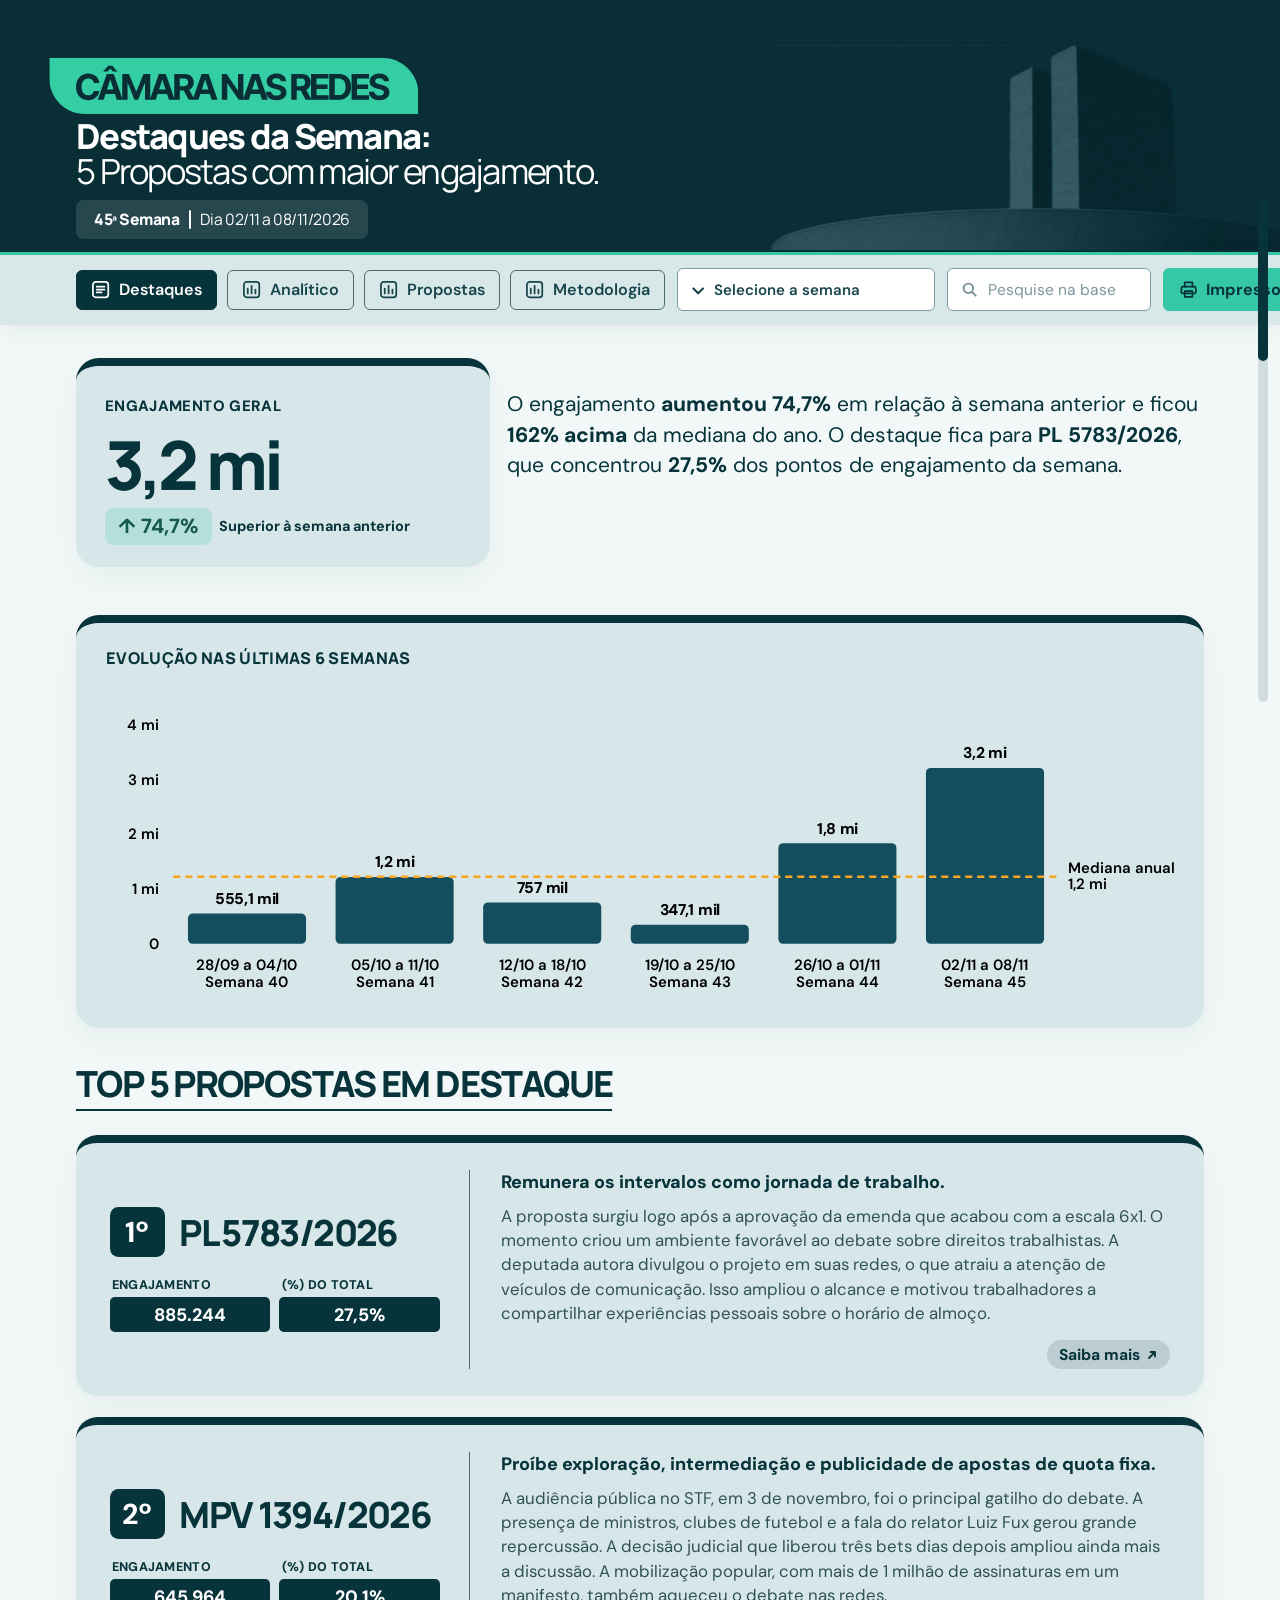
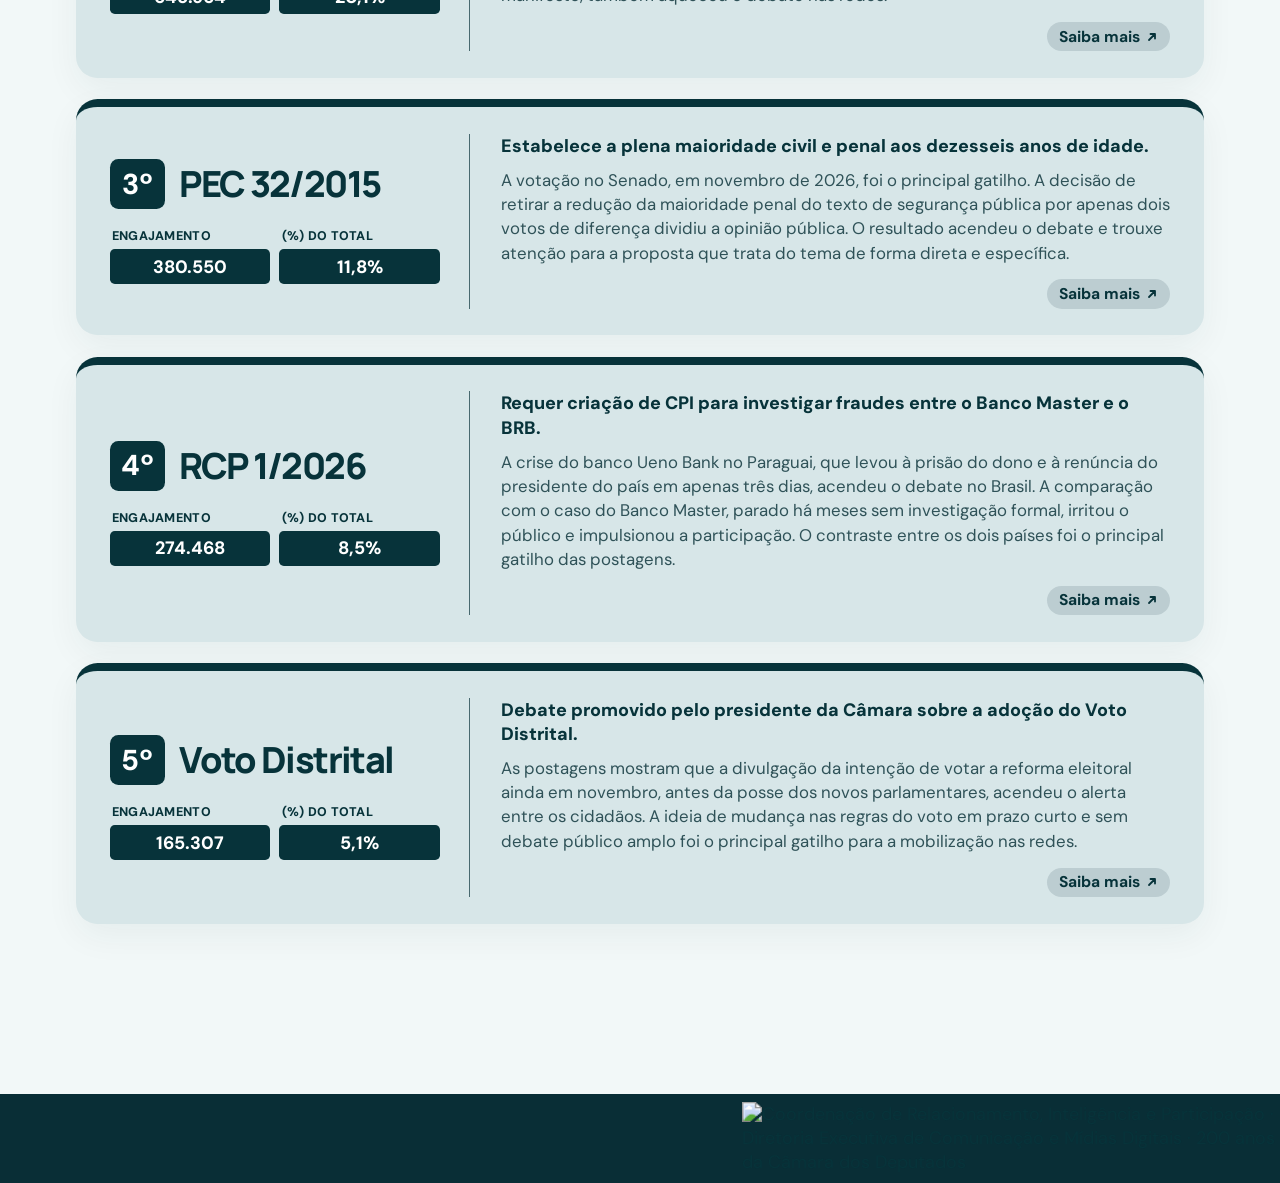
==== commit d7d941ab: "feat: Adição aba de Impresso" ====
--- a/docs/index.html
+++ b/docs/index.html
@@ -72,6 +72,10 @@
         </label>
         <ul class="proposta-sugestoes" id="lista-sugestoes-proposta" role="listbox" aria-label="Sugestões de propostas"></ul>
       </div>
+
+      <button type="button" class="nav-link nav-impresso" id="btn-impresso" aria-haspopup="dialog" aria-controls="impresso-modal" title="Pré-visualizar e baixar o impresso da semana em PDF">
+        <svg class="nav-icon" viewBox="0 0 20 20" aria-hidden="true"><path d="M6 7V2.5h8V7"/><rect x="2.5" y="7" width="15" height="7" rx="1.5"/><path d="M6 11.5h8v6H6z"/></svg>Impresso
+      </button>
     </div>
   </nav>
 
@@ -146,6 +150,24 @@
   <footer class="site-footer" aria-label="Coordenação de Relacionamento, Inteligência e Participação; Diretoria Executiva de Comunicação e Mídias Digitais; 200 anos da Câmara dos Deputados">
     <img class="footer-art" src="assets/img/rodape-camara.png" alt="Coordenação de Relacionamento, Inteligência e Participação · Diretoria Executiva de Comunicação e Mídias Digitais · 200 anos da Câmara dos Deputados">
   </footer>
+  <div class="impresso-modal" id="impresso-modal" role="dialog" aria-modal="true" aria-labelledby="impresso-titulo" hidden>
+    <div class="impresso-backdrop" data-fechar-impresso></div>
+    <div class="impresso-dialog">
+      <header class="impresso-topo">
+        <div><p class="eyebrow">VERSÃO IMPRESSA · PDF</p><h2 id="impresso-titulo">Impresso</h2></div>
+        <div class="impresso-acoes">
+          <button type="button" class="impresso-btn impresso-btn-primario" id="impresso-baixar">
+            <svg viewBox="0 0 20 20" aria-hidden="true"><path d="M10 3v10M5.5 8.5 10 13l4.5-4.5M3.5 16.5h13"/></svg><span>Baixar PDF</span>
+          </button>
+          <button type="button" class="impresso-btn" id="impresso-imprimir">
+            <svg viewBox="0 0 20 20" aria-hidden="true"><path d="M6 7V2.5h8V7"/><rect x="2.5" y="7" width="15" height="7" rx="1.5"/><path d="M6 11.5h8v6H6z"/></svg><span>Imprimir</span>
+          </button>
+          <button type="button" class="impresso-fechar" data-fechar-impresso aria-label="Fechar pré-visualização">&times;</button>
+        </div>
+      </header>
+      <iframe class="impresso-frame" id="impresso-frame" title="Pré-visualização do impresso"></iframe>
+    </div>
+  </div>
   <button type="button" class="to-top" id="to-top" aria-label="Voltar ao topo" title="Voltar ao topo" hidden>
     <svg viewBox="0 0 24 24" aria-hidden="true"><path d="M12 19V5M5.5 11.5 12 5l6.5 6.5"/></svg>
   </button>
--- a/docs/assets/css/style.css
+++ b/docs/assets/css/style.css
@@ -1408,3 +1408,75 @@
 /* "O que Dizem": subtítulo (chip) uma linha abaixo do título; gráfico em barras horizontais */
 .say-head { flex-direction: column; align-items: flex-start; gap: 10px; margin-bottom: 18px; }
 #proposal-args-chart { padding: 14px 14px 8px; }
+
+/* Capa mais baixa, subtítulo menor e respiro entre o subtítulo e a faixa da semana */
+@media (min-width: 851px) {
+  .cover { aspect-ratio: 2576 / 470; }
+  .cover-selo { top: 14%; }
+  .cover-content h1 { top: 41%; }
+  .cover-content h1 .cover-sub { display: inline-block; font-size: .88em; }
+  .cover-week { top: 73%; }
+}
+
+/* Capa: proporções idênticas ao modelo (1280x280): fontes, selo, título e faixa da semana */
+@media (min-width: 851px) {
+  .cover { aspect-ratio: 1280 / 280; }
+  .cover-selo { top: 20.7%; }
+  .cover-content h1 { top: 42.5%; font-size: clamp(22px, 2.25vw, 44px); line-height: 1; letter-spacing: -.05em; }
+  .cover-content h1 .cover-sub { display: inline; font-size: 1em; }
+  .cover-week { top: 71.4%; font-size: clamp(11px, 1.02vw, 20px); padding: .62em 1.15em; border-radius: .5em; gap: .6em; background: rgba(255, 255, 255, .12); }
+  .cover-week-sep { width: 1.5px; height: 1.25em; }
+}
+
+/* Capa 5% mais baixa: posições recalculadas (÷0,95) para manter fontes e espaçamentos em pixels */
+@media (min-width: 851px) {
+  .cover { aspect-ratio: 1280 / 266; }
+  .cover-selo { top: 21.8%; }
+  .cover-content h1 { top: 44.7%; }
+  .cover-week { top: 75.2%; }
+}
+
+/* Capa mais 5% mais baixa (1280x252): posições recalculadas para manter fontes e espaçamentos em pixels */
+@media (min-width: 851px) {
+  .cover { aspect-ratio: 1280 / 252; }
+  .cover-selo { top: 23%; }
+  .cover-content h1 { top: 47.2%; }
+  .cover-week { top: 79.4%; }
+}
+
+/* ==========================================================================
+   Impresso: botão no menu + janela de pré-visualização do PDF
+   ========================================================================== */
+.main-nav .nav-impresso { flex: none; height: 36px; padding: 7px 12px; background: var(--mint); border-color: var(--mint); color: var(--ink); font-weight: 700; }
+.main-nav .nav-impresso:hover, .main-nav .nav-impresso:focus-visible { background: var(--ink); border-color: var(--ink); color: #fff; }
+.main-nav.is-stuck .nav-impresso { background: var(--mint); border-color: var(--mint); color: var(--ink); }
+.main-nav.is-stuck .nav-impresso:hover { background: #fff; border-color: #fff; color: var(--ink); }
+@media (min-width: 851px) {
+  .main-nav .proposta-busca-wrapper { width: 170px; }
+  .main-nav .nav-inner { gap: 10px; }
+}
+
+body.impresso-aberto { overflow: hidden; }
+.impresso-modal { position: fixed; inset: 0; z-index: 100; display: flex; align-items: center; justify-content: center; padding: 24px; }
+.impresso-modal[hidden] { display: none; }
+.impresso-backdrop { position: absolute; inset: 0; background: rgba(7, 33, 38, .72); backdrop-filter: blur(3px); }
+.impresso-dialog { position: relative; display: flex; flex-direction: column; width: min(900px, 100%); height: min(92vh, 1200px); border-radius: 16px; background: var(--paper); overflow: hidden; box-shadow: 0 24px 60px rgba(0, 0, 0, .35); }
+.impresso-topo { display: flex; align-items: center; justify-content: space-between; gap: 16px; padding: 14px 18px 14px 24px; border-top: 6px solid var(--ink); border-bottom: 1px solid var(--line); }
+.impresso-topo .eyebrow { margin: 0 0 3px; }
+.impresso-topo h2 { margin: 0; font-family: Manrope, "DM Sans", sans-serif; font-size: 21px; font-weight: 800; letter-spacing: -.04em; color: var(--ink); }
+.impresso-acoes { display: flex; align-items: center; gap: 8px; }
+.impresso-btn { display: inline-flex; align-items: center; gap: 7px; height: 38px; padding: 0 15px; border: 1px solid #4a6c71; border-radius: 6px; background: transparent; color: var(--ink); font: inherit; font-size: 13.5px; font-weight: 700; cursor: pointer; transition: background .15s, color .15s, border-color .15s; }
+.impresso-btn svg { width: 17px; height: 17px; fill: none; stroke: currentColor; stroke-width: 1.8; stroke-linecap: round; stroke-linejoin: round; }
+.impresso-btn:hover, .impresso-btn:focus-visible { background: var(--ink); border-color: var(--ink); color: #fff; outline: none; }
+.impresso-btn-primario { background: var(--ink); border-color: var(--ink); color: #fff; }
+.impresso-btn-primario:hover, .impresso-btn-primario:focus-visible { background: var(--mint); border-color: var(--mint); color: var(--ink); }
+.impresso-btn:disabled { opacity: .65; cursor: progress; }
+.impresso-fechar { width: 38px; height: 38px; border: 0; border-radius: 50%; background: transparent; color: var(--ink); font-size: 26px; line-height: 1; cursor: pointer; }
+.impresso-fechar:hover, .impresso-fechar:focus-visible { background: var(--pale); outline: none; }
+.impresso-frame { flex: 1; width: 100%; border: 0; background: #8c9a9c; }
+@media (max-width: 640px) {
+  .impresso-modal { padding: 0; }
+  .impresso-dialog { height: 100%; border-radius: 0; }
+  .impresso-topo { flex-wrap: wrap; padding: 12px 14px; }
+  .impresso-btn span { display: none; }
+}
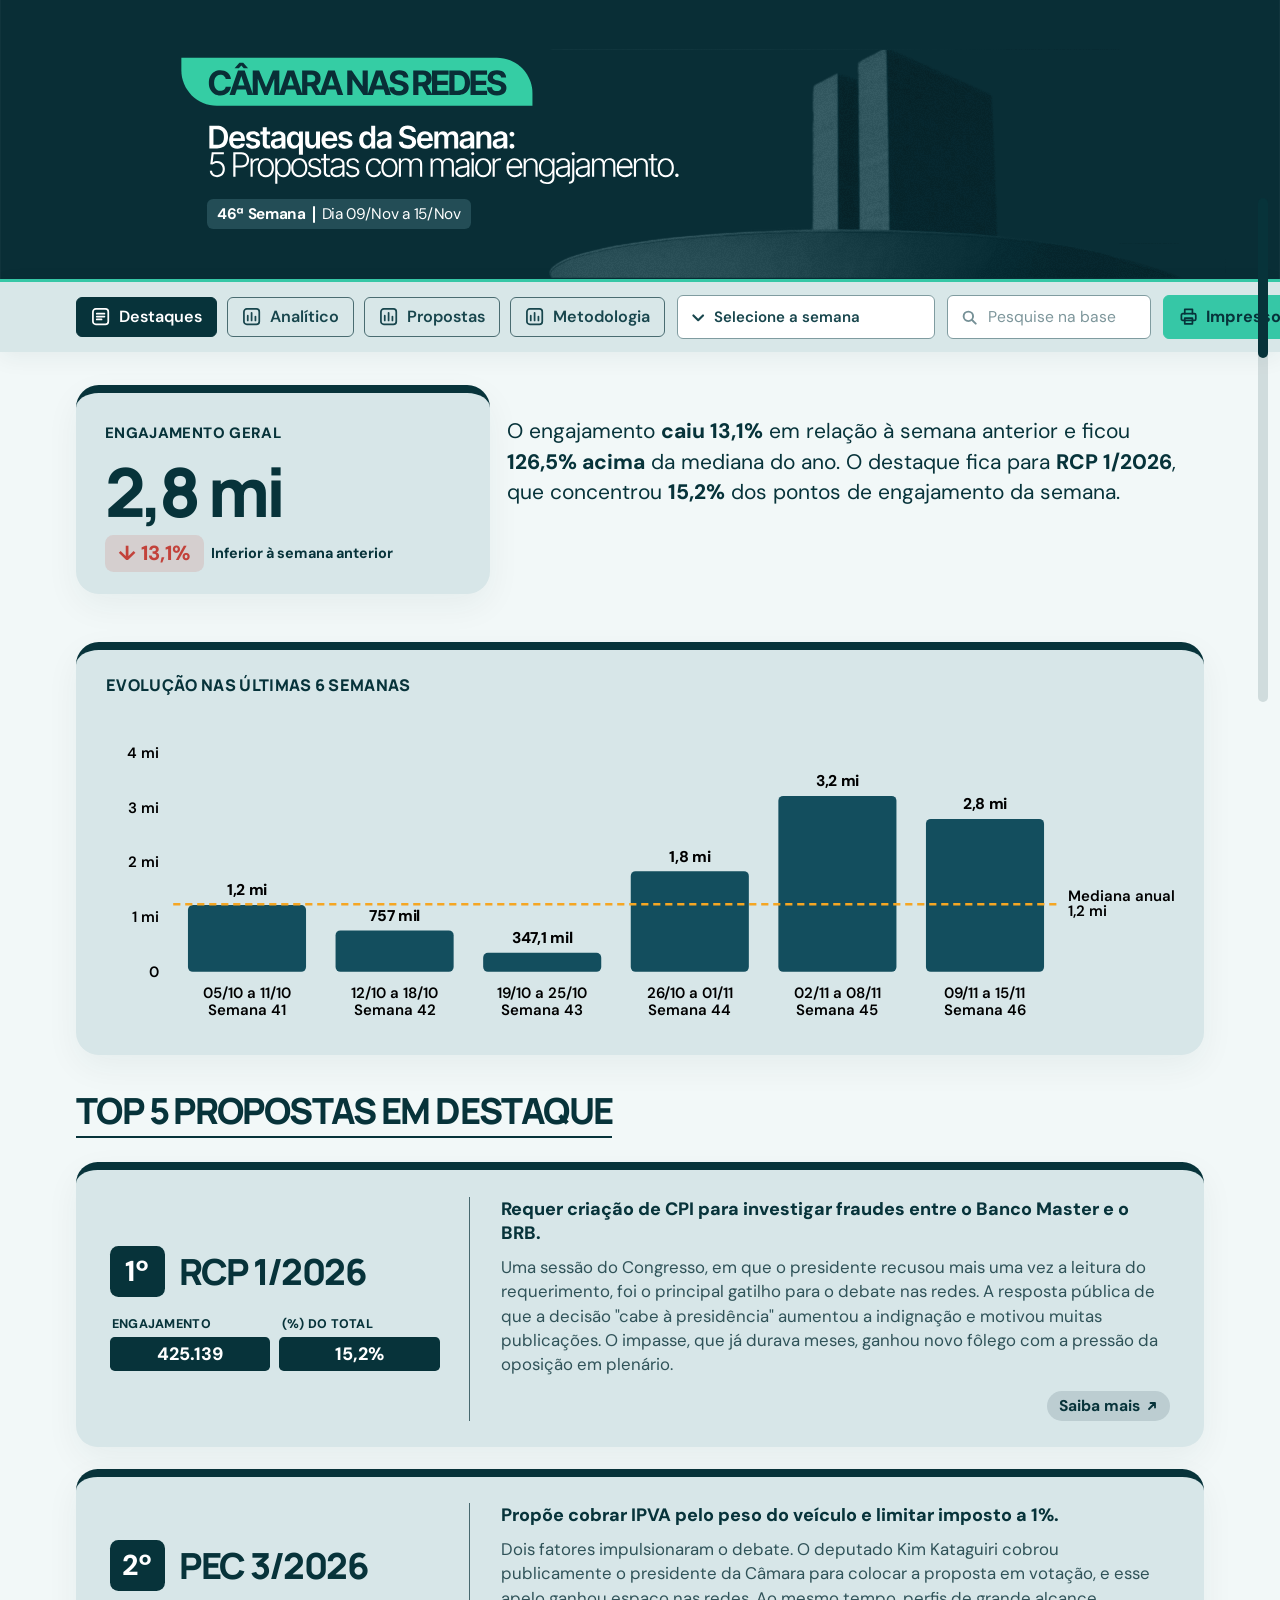
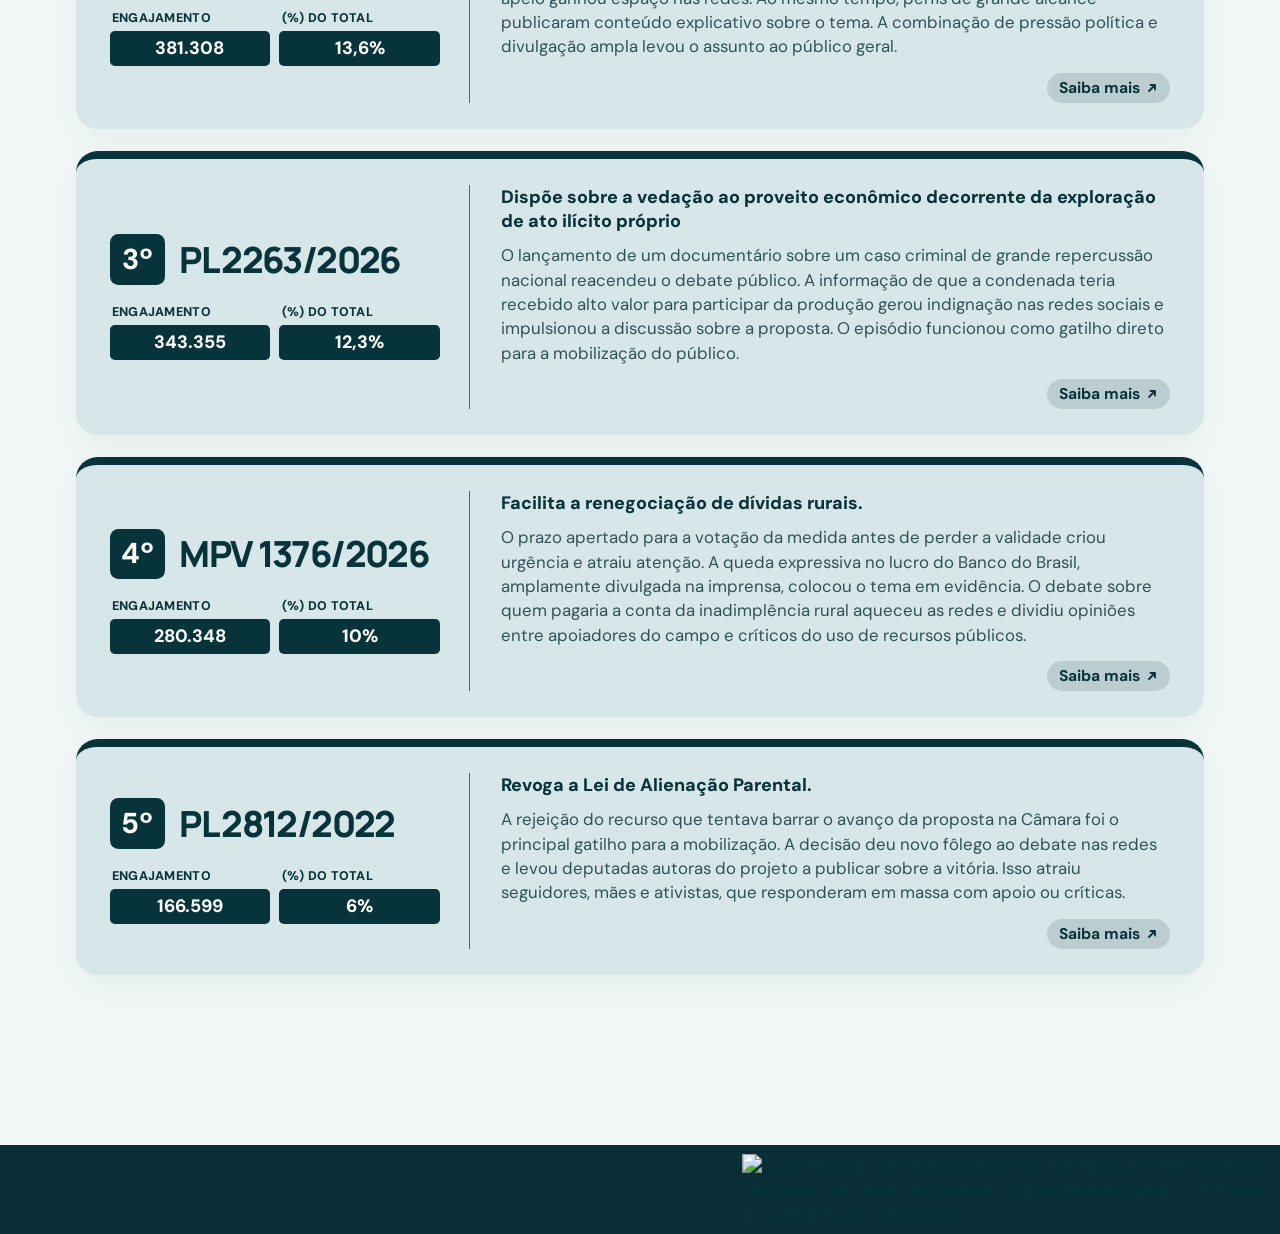
==== commit 5833345f: "feat: Atualização no cabeçalho" ====
--- a/docs/index.html
+++ b/docs/index.html
@@ -16,10 +16,9 @@
 </head>
 <body class="page-cover">
   <header class="cover" id="inicio" aria-label="Câmara nas Redes, destaques da semana">
+    <h1 class="sr-only">Câmara nas Redes — Destaques da Semana: 5 propostas com maior engajamento</h1>
     <img class="cover-art" src="assets/img/capa.svg" alt="" aria-hidden="true">
     <div class="cover-content">
-      <img class="cover-selo" src="assets/img/capa-selo.svg" alt="Câmara nas Redes">
-      <h1><strong>Destaques da Semana:</strong><br><span class="cover-sub">5 Propostas com maior engajamento.</span></h1>
       <p class="cover-week" id="cover-week" aria-live="polite"><strong id="cover-week-num"></strong><span class="cover-week-sep" aria-hidden="true"></span><span id="cover-week-range"></span></p>
     </div>
   </header>
--- a/docs/assets/css/style.css
+++ b/docs/assets/css/style.css
@@ -1480,3 +1480,97 @@
   .impresso-topo { flex-wrap: wrap; padding: 12px 14px; }
   .impresso-btn span { display: none; }
 }
+
+/* Impresso: janela sempre contida na tela (cabeçalho e botões nunca cortados) */
+.impresso-modal { height: 100vh; height: 100dvh; align-items: stretch; padding: 16px; overflow: hidden; }
+.impresso-dialog { width: min(900px, 100%); height: 100%; max-height: 100%; min-height: 0; margin: 0 auto; }
+.impresso-topo { flex: none; }
+.impresso-frame { flex: 1 1 0; min-height: 0; height: 0; }
+@media (max-width: 640px) { .impresso-modal { padding: 0; } }
+
+/* Barras horizontais sem cor própria (argumentos, categorias, propostas): verde-petróleo do painel; canais mantêm a cor inline */
+.chart .bar { fill: #134e5e; }
+
+/* Aba Propostas: interruptor "Evolução Total" acima dos cartões de métricas */
+.proposal-mode-row { display: flex; justify-content: flex-end; margin: 4px 0 -6px; }
+
+/* Aba Propostas: "Ficha de tramitação" com o sublinhado sobre a linha do título */
+.proposal-title-block { align-items: flex-end; }
+.proposal-ficha { margin-bottom: -1px; padding-bottom: 4px; border-bottom-width: 2px; }
+
+/* Evolução total: valor da barra só ao passar o mouse; barras com a opacidade da semana selecionada */
+.tbar .bar-trend { opacity: .55; transition: opacity .12s; }
+.tbar.is-current .bar-trend { opacity: 1; }
+.tbar:hover .bar-trend { opacity: 1; }
+.tbar .tbar-value { opacity: 0; pointer-events: none; transition: opacity .12s; }
+.tbar:hover .tbar-value { opacity: 1; }
+.tbar-hit { cursor: default; }
+
+
+/* ==========================================================================
+   Capa conforme o modelo (posições horizontais, arte e faixa), mantendo altura, fontes e quebras atuais
+   Medidas do modelo (1415 px de largura): selo de 248 a 640, texto a partir de 278, prédio de 950 a 1155
+   ========================================================================== */
+.cover { margin-top: 0; border-top: 0; background: #092e36; }
+@media (min-width: 851px) {
+  /* título e faixa da semana alinhados a 19,6% da largura; selo 27,7% (o texto do selo começa na mesma linha) */
+  .cover-content h1 { left: 19.6%; width: auto; max-width: 75%; }
+  .cover-selo { left: 19.6%; width: 27.7%; }
+  .cover-week { left: 19.6%; }
+  /* arte do Congresso: mesma escala do modelo em relação à largura e prédio entre 67% e 82% da largura */
+  .cover > img.cover-art { inset: auto 9.2% 0 auto; height: 133%; }
+}
+
+/* ==========================================================================
+   Capa: bloco de texto em coluna, alinhado à borda esquerda dos botões do menu,
+   com o espaço de 1 linha entre selo, título e faixa da semana
+   ========================================================================== */
+@media (min-width: 851px) {
+  .cover-content {
+    position: absolute; inset: 0; display: flex; flex-direction: column; justify-content: center; align-items: flex-start;
+    gap: clamp(14px, 1.9vw, 34px);                                /* 1 linha entre os tópicos */
+    padding: 0 0 2% var(--cover-left, 19.6%);                     /* leve viés para cima; esquerda = botão "Destaques" */
+  }
+  .cover-content > .cover-selo,
+  .cover-content > h1,
+  .cover-content > .cover-week { position: static; top: auto; left: auto; max-width: none; margin: 0; }
+  .cover-selo { width: 27.7vw; transform: translateX(-7.23%); }   /* o texto do selo começa na linha dos botões */
+  .cover-content h1 { width: auto; transform: none; }
+  .cover-content h1 .cover-sub { font-size: .8em; }               /* subtítulo menor */
+  .cover-week { font-size: clamp(10px, .86vw, 17px); }            /* faixa da semana menor */
+}
+
+/* Capa: selo "CÂMARA NAS REDES" menor */
+@media (min-width: 851px) { .cover-selo { width: 22vw; } }
+
+/* Capa: selo, título e faixa da semana começam exatamente na borda esquerda do botão "Destaques" */
+@media (min-width: 851px) { .cover-selo { transform: none; } }
+
+/* ==========================================================================
+   CAPA (nova arte "Wireframe - 6"): imagem única de 1440x314 com selo, título e prédio.
+   Só a faixa "Nª Semana | Dia dd/Mmm a dd/Mmm" é HTML, porque muda a cada semana.
+   Medidas da faixa no modelo (largura 1440): x=233, y=224, altura 34, raio 7, fundo #234D56.
+   ========================================================================== */
+.sr-only { position: absolute; width: 1px; height: 1px; margin: -1px; padding: 0; overflow: hidden; clip: rect(0 0 0 0); white-space: nowrap; border: 0; }
+
+.cover { position: relative; display: block; width: 100%; aspect-ratio: 1440 / 314; min-height: 0; margin: 0; padding: 0; border: 0; overflow: hidden; background: #092e36; line-height: 0; container-type: inline-size; }
+.cover > img.cover-art { position: absolute; inset: 0; display: block; width: 100%; height: 100%; max-width: none; object-fit: fill; object-position: center; clip-path: none; transform: none; }
+.cover > .cover-content { position: absolute; inset: 0; display: block; padding: 0; gap: 0; pointer-events: none; }
+.cover > .cover-content > .cover-week {
+  position: absolute; left: 16.1806%; top: 71.3376%; width: auto; max-width: none; height: 10.828%; margin: 0; padding: 0 .76cqw;
+  display: inline-flex; align-items: center; gap: .55cqw; box-sizing: border-box;
+  border-radius: .486cqw; background: #234d56; color: #fff; white-space: nowrap; line-height: 1;
+  font-family: "DM Sans", Manrope, Arial, sans-serif; font-size: 1.2cqw; letter-spacing: -.02em; pointer-events: auto;
+}
+.cover > .cover-content > .cover-week strong { font-weight: 700; }
+.cover > .cover-content > .cover-week > span:last-child { font-weight: 400; }
+.cover > .cover-content > .cover-week .cover-week-sep { width: .14cqw; height: 1.35cqw; margin: 0; background: #fff; border-radius: 1px; }
+
+/* celular: a arte inteira ficaria ilegível; mostra o lado esquerdo (selo e título) e a faixa da semana vai abaixo */
+@media (max-width: 850px) {
+  .cover { display: flex !important; flex-direction: column !important; aspect-ratio: auto !important; container-type: normal; background: #092e36; }
+  .cover > img.cover-art { position: relative; inset: auto; width: 100%; height: 138px; object-fit: cover; object-position: left center; }
+  .cover > .cover-content { position: static; padding: 0 20px 16px; }
+  .cover > .cover-content > .cover-week { position: static; height: auto; padding: 8px 12px; border-radius: 7px; font-size: 13px; gap: 8px; }
+  .cover > .cover-content > .cover-week .cover-week-sep { width: 1.5px; height: 1.3em; }
+}
